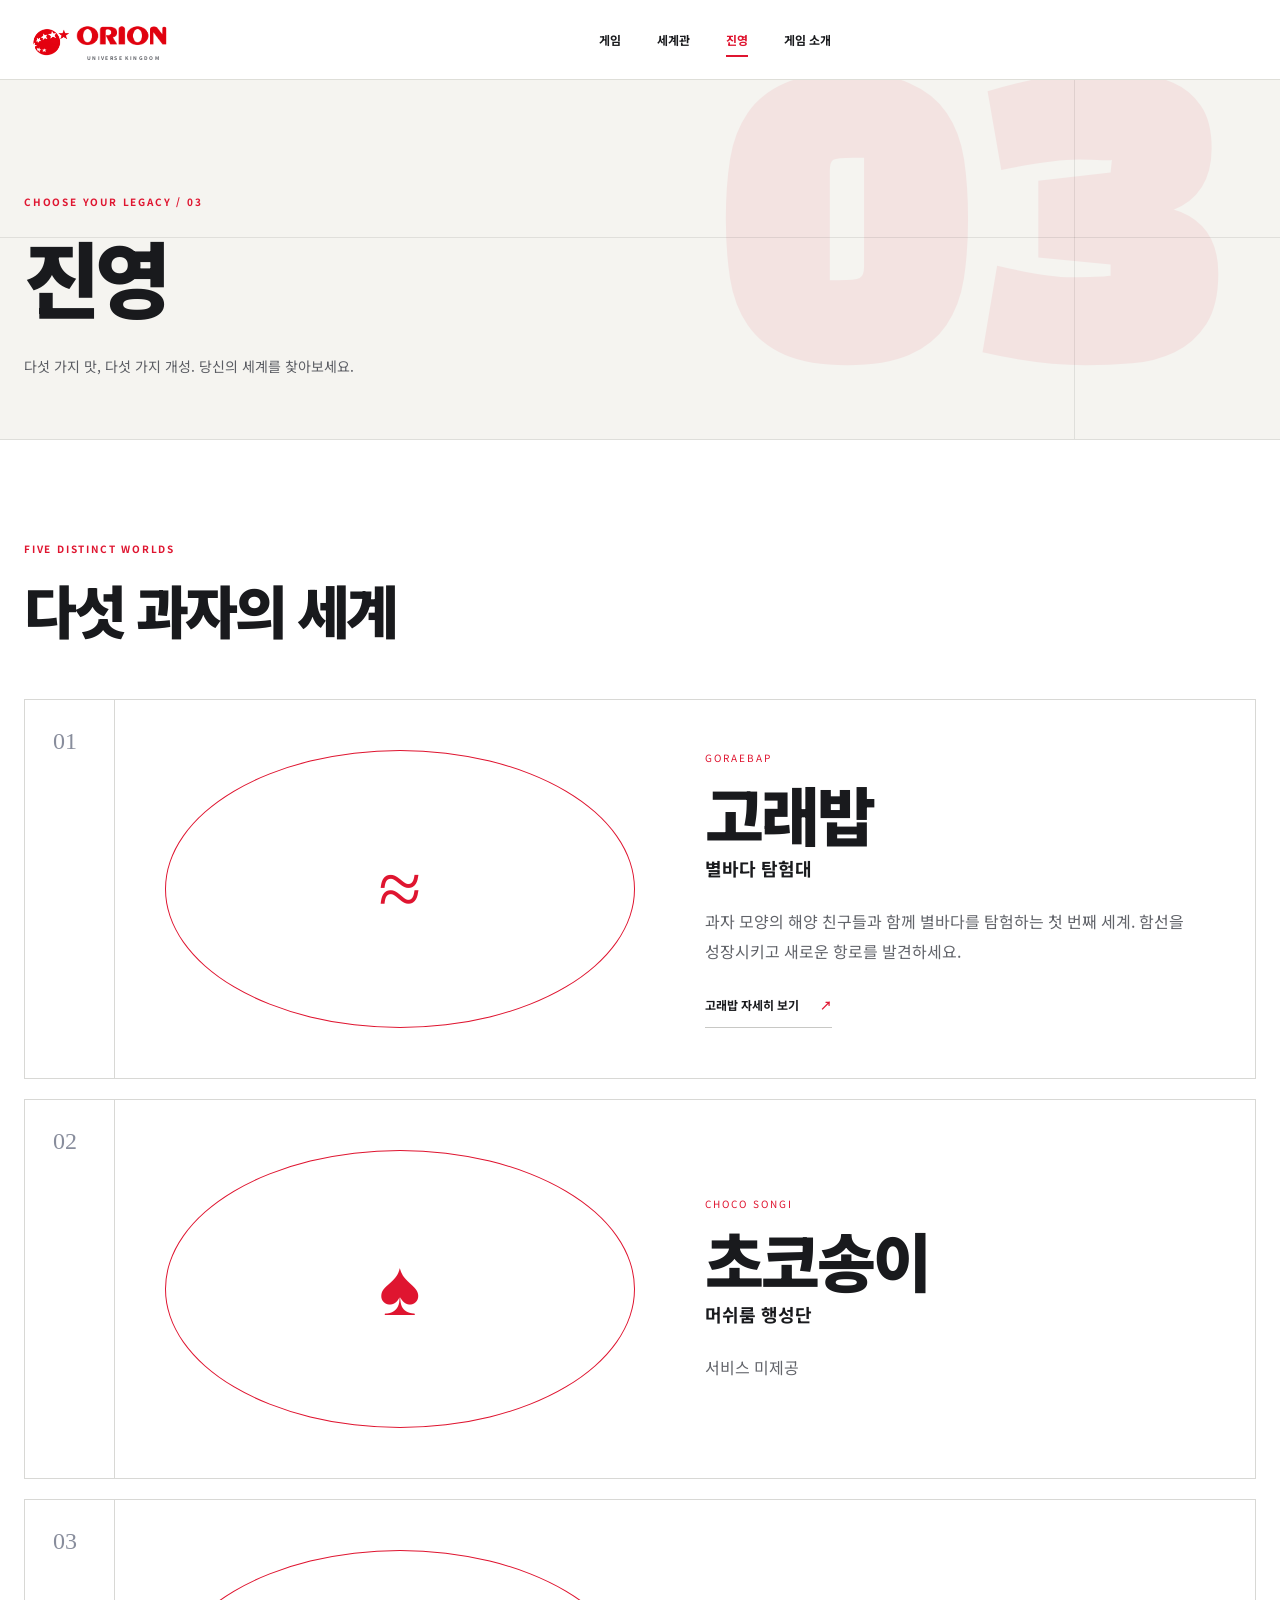
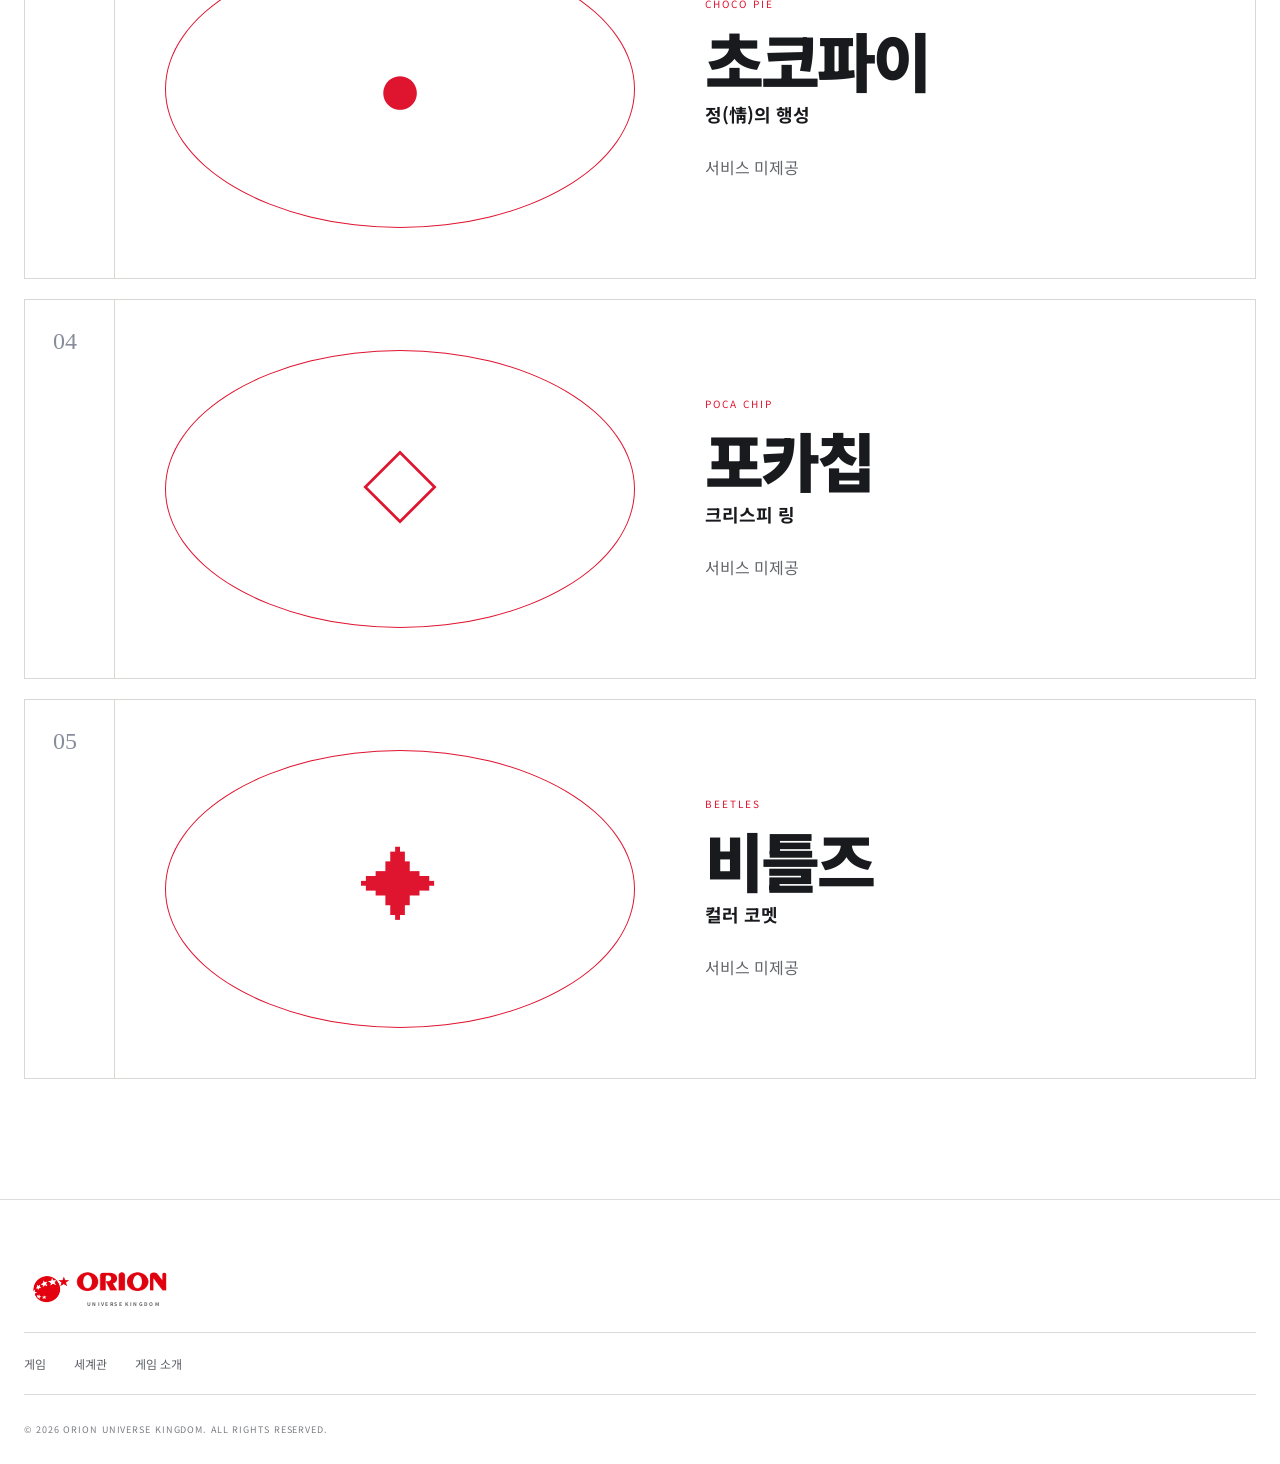
==== factions.html @ d067fecf "Add files via upload" ====
<!doctype html>
<html lang="ko">
<head>
  <meta charset="UTF-8" />
  <meta name="viewport" content="width=device-width, initial-scale=1.0" />
  <meta name="theme-color" content="#ffffff" />
  <title>진영 | 오리온 유니버스 킹덤</title>
  <link rel="stylesheet" href="styles.css?v=8" />
  <link rel="stylesheet" href="premium.css?v=1" />
</head>
<body>
  <a class="skip-link" href="#main">본문으로 이동</a>
  <header class="site-header scrolled"><a class="brand" href="index.html" aria-label="홈으로 이동"><span class="brand-mark">O</span><span class="brand-copy"><b>ORION</b><small>UNIVERSE KINGDOM</small></span></a><nav class="desktop-nav" aria-label="주요 메뉴"><a href="news.html">게임</a><a href="universe.html">세계관</a><a class="active-page" href="factions.html">진영</a><a href="game.html">게임 소개</a></nav><div class="header-actions"><button class="menu-button" type="button" aria-label="메뉴 열기" aria-expanded="false"><span></span><span></span></button></div></header>
  <aside class="mobile-menu" aria-hidden="true"><div class="mobile-menu-head"><span>MENU</span><button class="menu-close" type="button" aria-label="메뉴 닫기">×</button></div><nav aria-label="모바일 메뉴"><a href="news.html">01 <span>게임</span></a><a href="universe.html">02 <span>세계관</span></a><a class="current" href="factions.html">03 <span>진영</span></a><a href="game.html">04 <span>게임 소개</span></a></nav><p>왕좌는 기다리지 않는다.</p></aside>

  <main id="main" class="detail-page">
    <section class="detail-hero detail-hero-factions"><p class="section-kicker">CHOOSE YOUR LEGACY / 03</p><h1>진영</h1><p>다섯 가지 맛, 다섯 가지 개성. 당신의 세계를 찾아보세요.</p><span class="detail-hero-symbol" aria-hidden="true">03</span></section>
    <section class="faction-directory detail-content" aria-labelledby="faction-directory-title"><header><p class="section-kicker">FIVE DISTINCT WORLDS</p><h2 id="faction-directory-title">다섯 과자의 세계</h2></header>
      <article class="directory-card"><div class="directory-number">01</div><div class="directory-emblem" aria-hidden="true">≈</div><div class="directory-copy"><p>GORAEBAP</p><h3>고래밥</h3><strong>별바다 탐험대</strong><span>과자 모양의 해양 친구들과 함께 별바다를 탐험하는 첫 번째 세계. 함선을 성장시키고 새로운 항로를 발견하세요.</span><a class="text-link faction-detail-link" href="goraebap.html">고래밥 자세히 보기 <span>↗</span></a></div></article>
      <article class="directory-card"><div class="directory-number">02</div><div class="directory-emblem" aria-hidden="true">♠</div><div class="directory-copy"><p>CHOCO SONGI</p><h3>초코송이</h3><strong>머쉬룸 행성단</strong><span>서비스 미제공</span></div></article>
      <article class="directory-card"><div class="directory-number">03</div><div class="directory-emblem" aria-hidden="true">●</div><div class="directory-copy"><p>CHOCO PIE</p><h3>초코파이</h3><strong>정(情)의 행성</strong><span>서비스 미제공</span></div></article>
      <article class="directory-card"><div class="directory-number">04</div><div class="directory-emblem" aria-hidden="true">◇</div><div class="directory-copy"><p>POCA CHIP</p><h3>포카칩</h3><strong>크리스피 링</strong><span>서비스 미제공</span></div></article>
      <article class="directory-card"><div class="directory-number">05</div><div class="directory-emblem" aria-hidden="true">✦</div><div class="directory-copy"><p>BEETLES</p><h3>비틀즈</h3><strong>컬러 코멧</strong><span>서비스 미제공</span></div></article>
    </section>
  </main>
  <footer><a class="brand footer-brand" href="index.html"><span class="brand-mark">O</span><span class="brand-copy"><b>ORION</b><small>UNIVERSE KINGDOM</small></span></a><div class="footer-links"><a href="news.html">게임</a><a href="universe.html">세계관</a><a href="game.html">게임 소개</a></div><p>© 2026 ORION UNIVERSE KINGDOM. ALL RIGHTS RESERVED.</p></footer>
  <script src="script.js?v=8"></script>
</body>
</html>
---- styles.css ----
@import url('https://fonts.googleapis.com/css2?family=Black+Han+Sans&family=Noto+Sans+KR:wght@400;500;600;700;900&display=swap');

:root {
  --ink: #0b0d12;
  --ink-2: #12151c;
  --paper: #f1efe8;
  --white: #ffffff;
  --violet: #6947ee;
  --violet-dark: #4d32bf;
  --line: rgba(255, 255, 255, 0.16);
  --muted: #a8abb5;
  --pad: clamp(20px, 5vw, 76px);
}

* { box-sizing: border-box; }
html { scroll-behavior: smooth; }
body { margin: 0; background: var(--ink); color: var(--white); font-family: "Noto Sans KR", sans-serif; overflow-x: hidden; }
body.menu-open { overflow: hidden; }
a { color: inherit; text-decoration: none; }
button, input { font: inherit; }
button { color: inherit; }

.skip-link { position: fixed; top: -80px; left: 16px; z-index: 999; background: var(--white); color: var(--ink); padding: 12px 18px; }
.skip-link:focus { top: 16px; }

.site-header { position: fixed; z-index: 100; inset: 0 0 auto; height: 76px; display: flex; align-items: center; justify-content: space-between; padding: 0 var(--pad); background: rgba(11, 13, 18, 0.94); border-bottom: 1px solid transparent; transition: border-color .25s, height .25s; }
.site-header.scrolled { border-color: var(--line); height: 68px; }
.brand { display: inline-flex; align-items: center; gap: 8px; min-width: 150px; }
.brand-mark { width: 45px; height: 38px; display: block; flex: 0 0 auto; border: 0; border-radius: 0; background: url("assets/orion-logo.png") center / contain no-repeat; font-size: 0; }
.brand-copy { position: relative; width: 96px; height: 42px; display: block; flex: 0 0 auto; background: url("assets/orion-wordmark.png") center 1px / 94px auto no-repeat; line-height: 1; }
.brand-copy::after { content: "UNIVERSE KINGDOM"; position: absolute; left: 1px; right: 0; bottom: 1px; color: #a9abb4; font-size: 5px; font-weight: 700; letter-spacing: .28em; line-height: 1; text-align: center; white-space: nowrap; }
.brand-copy b, .brand-copy small { position: absolute; width: 1px; height: 1px; margin: -1px; padding: 0; overflow: hidden; clip: rect(0 0 0 0); white-space: nowrap; border: 0; }
.desktop-nav { display: flex; gap: 34px; font-size: 14px; font-weight: 700; }
.desktop-nav a { position: relative; padding: 12px 0; }
.desktop-nav a::after { content: ""; position: absolute; left: 0; right: 100%; bottom: 3px; height: 2px; background: var(--violet); transition: right .25s; }
.desktop-nav a:hover::after { right: 0; }
.desktop-nav a.active-page::after { right: 0; }
.desktop-nav a.active-page { color: #b6a8ff; }
.header-actions { display: flex; align-items: center; gap: 10px; }
.sound-button, .menu-button, .menu-close, .modal-close { border: 0; background: transparent; cursor: pointer; }
.sound-button { width: 38px; height: 38px; border: 1px solid var(--line); border-radius: 50%; }
.sound-button[aria-pressed="true"] { color: var(--violet); border-color: var(--violet); }
.menu-button { display: none; width: 42px; height: 42px; padding: 12px 9px; }
.menu-button span { display: block; height: 2px; margin: 5px 0; background: var(--white); }

.mobile-menu { position: fixed; z-index: 200; inset: 0; padding: 22px; display: flex; flex-direction: column; background: var(--ink); transform: translateX(100%); transition: transform .35s ease; }
.mobile-menu.open { transform: none; }
.mobile-menu-head { display: flex; justify-content: space-between; align-items: center; color: var(--muted); font-weight: 800; letter-spacing: .18em; font-size: 12px; }
.menu-close { font-size: 36px; line-height: 1; }
.mobile-menu nav { display: grid; margin: auto 0; }
.mobile-menu nav a { display: flex; gap: 18px; align-items: baseline; padding: 18px 0; border-bottom: 1px solid var(--line); color: var(--muted); font-size: 12px; }
.mobile-menu nav span { color: var(--white); font-family: "Black Han Sans", sans-serif; font-size: clamp(32px, 10vw, 52px); }
.mobile-menu nav a.current span { color: #a994ff; }
.mobile-menu > p { color: var(--muted); font-size: 12px; letter-spacing: .08em; }

.hero { position: relative; min-height: 100svh; display: flex; align-items: center; overflow: hidden; padding: 130px var(--pad) 100px; background: #11131a; isolation: isolate; }
.star-field { position: absolute; z-index: -5; top: 11%; left: 12%; width: 2px; height: 2px; background: #fff; box-shadow: 80px 54px #777b93, 220px 18px #fff, 360px 120px #6d7290, 510px 38px #fff, 670px 160px #70758e, 820px 70px #fff, 940px 240px #747993, 1080px 90px #fff, 112px 260px #6f748e, 290px 330px #fff, 460px 230px #6c7189, 760px 370px #fff, 980px 410px #777c95, 1200px 310px #fff; }
.hero-grid, .play-grid { position: absolute; inset: 0; z-index: -4; border: 1px solid rgba(255,255,255,.045); border-width: 0 1px; }
.hero-grid::before, .play-grid::before { content: ""; position: absolute; top: 0; bottom: 0; left: 50%; width: 1px; background: rgba(255,255,255,.045); }
.hero-grid::after, .play-grid::after { content: ""; position: absolute; left: 0; right: 0; top: 58%; height: 1px; background: rgba(255,255,255,.045); }
.planet { position: absolute; z-index: -3; right: -12vw; top: 4vh; width: min(74vw, 920px); aspect-ratio: 1; border-radius: 50%; background: #282c3b; border: 1px solid #666d87; box-shadow: inset 45px -50px 0 #191c27, inset 75px -75px 0 #0b0d12, 0 0 0 22px rgba(105,71,238,.05); }
.planet::before, .planet::after { content: ""; position: absolute; left: 12%; right: 3%; height: 8%; border: solid #777c94; border-width: 2px 0; border-radius: 50%; transform: rotate(-12deg); }
.planet::before { top: 31%; }
.planet::after { top: 58%; left: 6%; right: 14%; }
.planet span { position: absolute; left: -20%; right: -22%; top: 45%; height: 14%; border: 9px solid #8b78dd; border-left-color: transparent; border-right-color: transparent; border-radius: 50%; transform: rotate(-13deg); }
.orbit { position: absolute; z-index: -2; border: 1px solid rgba(255,255,255,.22); border-radius: 50%; }
.orbit-one { width: 60vw; height: 24vw; right: -4vw; top: 44%; transform: rotate(18deg); }
.orbit-two { width: 52vw; height: 52vw; right: -17vw; top: 16%; border-color: rgba(105,71,238,.45); }
.hero-content { max-width: 780px; }
.eyebrow, .section-kicker { margin: 0 0 18px; color: #9b87ff; letter-spacing: .22em; font-size: 11px; font-weight: 900; }
.hero h1, .section h2, .universe h2, .play h2, .cta h2, .register-modal h2 { margin: 0; font-family: "Black Han Sans", sans-serif; font-weight: 400; line-height: .92; letter-spacing: -.025em; }
.hero h1 { max-width: 830px; font-size: clamp(58px, 9.2vw, 142px); text-transform: uppercase; text-shadow: 0 5px 0 rgba(0,0,0,.3); }
.mobile-title-break { display: none; }
.hero h1 span { color: #a28cff; }
.hero-description { margin: 30px 0; color: #d8d8dc; line-height: 1.75; font-size: clamp(15px, 1.3vw, 19px); }
.hero-actions { display: flex; align-items: center; gap: 30px; }
.primary-button { min-width: 190px; height: 58px; display: inline-flex; align-items: center; justify-content: space-between; gap: 28px; padding: 0 10px 0 24px; border: 1px solid #a994ff; background: var(--violet); cursor: pointer; font-weight: 800; box-shadow: 7px 7px 0 #161922; transition: transform .2s, box-shadow .2s, background .2s; }
.primary-button b { width: 38px; height: 38px; display: grid; place-items: center; background: var(--ink); }
.primary-button:hover { background: var(--violet-dark); transform: translate(3px, 3px); box-shadow: 4px 4px 0 #161922; }
.text-link { padding: 14px 0; border-bottom: 1px solid var(--line); font-size: 13px; font-weight: 700; }
.text-link span { margin-left: 18px; color: #a994ff; }
.hero-meta { position: absolute; right: var(--pad); bottom: 38px; display: flex; gap: 14px; align-items: center; }
.hero-meta > span { font-family: Georgia, serif; font-size: 42px; color: #a994ff; }
.hero-meta p { margin: 0; padding-left: 14px; border-left: 1px solid var(--line); color: var(--muted); font-size: 10px; line-height: 1.7; }
.hero-meta b { color: var(--white); letter-spacing: .15em; }
.scroll-cue { position: absolute; bottom: 26px; left: var(--pad); display: flex; align-items: center; gap: 12px; font-size: 9px; letter-spacing: .2em; color: var(--muted); }
.scroll-cue span { width: 42px; height: 1px; background: var(--muted); }

.section { padding: 110px var(--pad); }
.news { background: var(--paper); color: var(--ink); }
.section-heading { display: flex; align-items: end; justify-content: space-between; gap: 24px; margin-bottom: 46px; }
.section-heading h2 { font-size: clamp(42px, 6vw, 76px); }
.section-heading > a { border-bottom: 1px solid #b8b5ab; padding: 10px 0; font-size: 13px; font-weight: 700; }
.section-heading > a span { margin-left: 30px; }
.news-grid { display: grid; grid-template-columns: 1.4fr 1fr 1fr; gap: 22px; }
.news-card { cursor: pointer; }
.card-visual { position: relative; min-height: 270px; overflow: hidden; display: grid; place-items: center; background: #232633; color: var(--white); transition: transform .25s; }
.news-card:hover .card-visual { transform: translateY(-7px); }
.news-card-featured .card-visual { min-height: 390px; background: #151823; }
.visual-number { position: absolute; top: 16px; left: 18px; color: rgba(255,255,255,.45); font-size: 10px; letter-spacing: .2em; }
.crown-symbol { width: 145px; height: 145px; display: grid; place-items: center; border: 1px solid #8d7be2; outline: 18px solid rgba(105,71,238,.14); border-radius: 50%; color: #ae9cfb; font-size: 70px; }
.war-lines { width: 76%; transform: skewY(-14deg); }
.war-lines i { display: block; height: 34px; margin: 12px 0; background: #7761d7; border: 1px solid #aa9af1; }
.helmet-symbol { width: 110px; height: 140px; border: 12px solid #8b91a3; border-bottom: 34px solid #8b91a3; border-radius: 50% 50% 32% 32%; clip-path: polygon(8% 0, 92% 0, 100% 70%, 72% 100%, 58% 62%, 42% 62%, 28% 100%, 0 70%); }
.card-copy { position: relative; padding: 22px 42px 10px 0; }
.card-copy p { display: flex; gap: 12px; margin: 0 0 14px; color: #7a7a78; font-size: 11px; }
.card-copy p span { color: var(--violet-dark); font-weight: 800; }
.card-copy h3 { margin: 0; font-size: clamp(17px, 1.5vw, 23px); line-height: 1.45; }
.card-arrow { position: absolute; right: 0; top: 49px; font-size: 20px; }

.universe { min-height: 800px; display: grid; grid-template-columns: .8fr 1.2fr; align-items: center; gap: 4vw; padding: 120px var(--pad); background: #0c0e14; overflow: hidden; }
.universe-copy { position: relative; z-index: 2; }
.universe h2, .play h2, .cta h2 { font-size: clamp(48px, 7vw, 100px); }
.universe-copy > p:not(.section-kicker) { max-width: 510px; margin: 32px 0 50px; color: var(--muted); line-height: 1.9; }
.universe dl { display: flex; gap: 40px; margin: 0; }
.universe dl div { min-width: 80px; }
.universe dt { color: #a994ff; font: 38px "Black Han Sans", sans-serif; }
.universe dd { margin: 5px 0 0; color: var(--muted); font-size: 11px; }
.universe-stage { position: relative; min-height: 570px; display: grid; place-items: center; }
.stage-core { width: 200px; height: 200px; display: grid; place-items: center; border: 18px solid #5d48b7; outline: 2px solid #a693f4; border-radius: 50%; background: #1d202b; box-shadow: 0 0 0 70px rgba(105,71,238,.08), 0 0 0 138px rgba(105,71,238,.045); }
.stage-core span { font: 26px Georgia, serif; letter-spacing: .18em; }
.stage-ring { position: absolute; border: 1px solid #555a6d; border-radius: 50%; }
.ring-a { width: 480px; height: 480px; }
.ring-b { width: 600px; height: 250px; transform: rotate(-22deg); }
.stage-label { position: absolute; padding: 8px 12px; background: #171a23; border: 1px solid #414554; color: #aaaebd; font-size: 9px; letter-spacing: .16em; }
.label-a { top: 9%; right: 24%; }
.label-b { bottom: 16%; left: 15%; }
.label-c { bottom: 8%; right: 12%; }

.factions { background: #e7e2d8; color: var(--ink); }
.section-note { color: #676761; font-size: 13px; }
.faction-tabs { display: flex; border-top: 1px solid #bdb8ad; border-bottom: 1px solid #bdb8ad; }
.faction-tabs button { flex: 1; padding: 20px; border: 0; border-right: 1px solid #bdb8ad; background: transparent; color: #86827a; cursor: pointer; font-weight: 800; }
.faction-tabs button:last-child { border-right: 0; }
.faction-tabs button.active { background: var(--ink); color: var(--white); }
.faction-panel { display: grid; grid-template-columns: 1fr 1fr; min-height: 570px; margin-top: 32px; background: #181b24; color: var(--white); }
.faction-emblem { position: relative; display: grid; place-items: center; min-height: 430px; border-right: 1px solid var(--line); background: #20232d; }
.faction-emblem::before, .faction-emblem::after { content: ""; position: absolute; background: rgba(255,255,255,.055); }
.faction-emblem::before { width: 1px; top: 0; bottom: 0; left: 50%; }
.faction-emblem::after { height: 1px; left: 0; right: 0; top: 50%; }
.faction-emblem span { width: 200px; height: 200px; display: grid; place-items: center; border: 2px solid currentColor; border-radius: 50%; color: #a993ff; font-size: 90px; transition: transform .35s; }
.faction-panel.changed .faction-emblem span { transform: rotate(45deg) scale(.88); }
.faction-copy { align-self: center; padding: clamp(35px, 6vw, 90px); }
.faction-index { color: #a994ff; font-size: 10px; letter-spacing: .2em; }
.faction-copy h3 { margin: 20px 0 28px; font: 400 clamp(39px, 5vw, 70px)/1 "Black Han Sans", sans-serif; }
.faction-description { max-width: 500px; color: var(--muted); line-height: 1.8; }
.faction-trait { display: flex; justify-content: space-between; margin-top: 40px; padding-top: 18px; border-top: 1px solid var(--line); font-size: 12px; }
.faction-trait span { color: var(--muted); }

.play { position: relative; min-height: 850px; display: grid; place-items: center; padding: 120px var(--pad); background: #141720; overflow: hidden; isolation: isolate; }
.play-grid { transform: perspective(400px) rotateX(54deg) scale(1.8); transform-origin: bottom; top: 38%; opacity: .75; }
.play-content { width: min(100%, 960px); text-align: center; }
.feature-list { margin-top: 70px; display: grid; grid-template-columns: repeat(3, 1fr); text-align: left; border-top: 1px solid var(--line); border-bottom: 1px solid var(--line); }
.feature-list article { display: flex; gap: 18px; padding: 28px 24px; border-right: 1px solid var(--line); }
.feature-list article:last-child { border-right: 0; }
.feature-list > article > span { color: #a994ff; font: 24px Georgia, serif; }
.feature-list h3 { margin: 0 0 10px; font-size: 16px; }
.feature-list p { margin: 0; color: var(--muted); line-height: 1.6; font-size: 12px; }

.cta { position: relative; min-height: 660px; display: grid; place-items: center; text-align: center; padding: 100px 20px; overflow: hidden; background: #6d50df; }
.cta-symbol { position: absolute; font: 700 min(80vw, 780px)/1 Georgia, serif; color: rgba(255,255,255,.08); }
.cta .section-kicker { color: #ded6ff; }
.cta .primary-button { margin-top: 45px; }
.primary-button.dark { background: var(--ink); border-color: var(--ink); box-shadow: 7px 7px 0 rgba(255,255,255,.34); }
.primary-button.dark b { background: var(--white); color: var(--ink); }

footer { padding: 65px var(--pad) 45px; background: #08090d; }
.footer-brand { margin-bottom: 50px; }
.footer-links { display: flex; flex-wrap: wrap; gap: 24px; padding: 22px 0; border-top: 1px solid var(--line); border-bottom: 1px solid var(--line); color: var(--muted); font-size: 12px; }
footer > p { margin: 28px 0 0; color: #646873; font-size: 9px; letter-spacing: .1em; }

/* Detail pages */
.detail-page { background: var(--paper); color: var(--ink); }
.detail-hero { position: relative; min-height: 570px; display: flex; flex-direction: column; justify-content: flex-end; overflow: hidden; padding: 150px var(--pad) 76px; background: #11131a; color: var(--white); }
.detail-hero::before { content: ""; position: absolute; inset: 76px 16% 0 auto; width: 1px; background: rgba(255,255,255,.09); }
.detail-hero::after { content: ""; position: absolute; left: 0; right: 0; top: 54%; height: 1px; background: rgba(255,255,255,.09); }
.detail-hero h1 { position: relative; z-index: 2; margin: 0; font: 400 clamp(70px, 13vw, 180px)/.84 "Black Han Sans", sans-serif; letter-spacing: -.035em; }
.detail-hero > p:last-of-type { position: relative; z-index: 2; max-width: 560px; margin: 30px 0 0; color: #c6c7cc; line-height: 1.8; }
.detail-hero-symbol { position: absolute; right: 5vw; top: 54%; transform: translateY(-50%); color: #a795fb; font: 700 min(35vw, 420px)/1 Georgia, serif; opacity: .28; }
.detail-hero-news .detail-hero-symbol, .detail-hero-factions .detail-hero-symbol { font-family: "Black Han Sans", sans-serif; }
.detail-content { padding: 110px var(--pad); }
.detail-content h2, .timeline-section h2, .battle-system h2, .platform-section h2 { margin: 0; font: 400 clamp(44px, 6vw, 80px)/.98 "Black Han Sans", sans-serif; }

.detail-toolbar { display: flex; justify-content: space-between; align-items: end; gap: 20px; margin-bottom: 46px; }
.filter-buttons { display: flex; gap: 8px; }
.filter-buttons button { padding: 10px 16px; border: 1px solid #bbb7ad; background: transparent; color: #6f6d67; cursor: pointer; font-size: 12px; font-weight: 700; }
.filter-buttons button.active { background: var(--ink); color: var(--white); border-color: var(--ink); }
.archive-grid { display: grid; grid-template-columns: repeat(2, 1fr); border-top: 1px solid #bab6ab; }
.archive-card { display: grid; grid-template-columns: 170px 1fr; gap: 28px; padding: 30px 30px 30px 0; border-bottom: 1px solid #bab6ab; }
.archive-card:nth-child(odd) { border-right: 1px solid #bab6ab; }
.archive-card:nth-child(even) { padding-left: 30px; }
.archive-art { position: relative; min-height: 180px; display: grid; place-items: center; background: #1a1d26; color: #9f8df1; }
.archive-art > span { position: absolute; top: 10px; left: 12px; color: #737887; font-size: 9px; }
.archive-art b { font: 50px Georgia, serif; }
.archive-card > div:last-child > p { margin: 4px 0 18px; color: var(--violet-dark); font-size: 10px; font-weight: 800; }
.archive-card h3 { margin: 0 0 14px; font-size: 24px; line-height: 1.35; }
.archive-card > div:last-child > span { color: #6d6b66; line-height: 1.7; font-size: 13px; }
.archive-card.hidden { display: none; }

.product-game-grid { display: grid; grid-template-columns: repeat(3, 1fr); gap: 18px; }
.product-game-card { min-height: 390px; display: flex; flex-direction: column; padding: 24px; border: 1px solid #d4d4d0; background: #f3f3f0; }
.product-game-card.is-live { border-top: 5px solid var(--violet); background: #ffffff; box-shadow: 8px 8px 0 #e6e6e2; }
.product-game-symbol { height: 165px; display: grid; place-items: center; margin: -4px -4px 24px; border-bottom: 1px solid #d8d8d4; color: #a9aaae; font: 72px Georgia, serif; }
.product-game-card.is-live .product-game-symbol { color: var(--violet); }
.product-game-card > p { margin: 0 0 12px; color: #85868b; font-size: 9px; font-weight: 800; letter-spacing: .14em; }
.product-game-card.is-live > p { color: var(--violet); }
.product-game-card h3 { margin: 0 0 8px; font: 400 clamp(34px, 4vw, 54px)/1 "Black Han Sans", sans-serif; }
.product-game-card > span { color: #77787d; font-size: 13px; }
.product-game-card > a, .product-game-card > button { width: 100%; height: 50px; display: flex; align-items: center; justify-content: space-between; margin-top: auto; padding: 0 16px; border: 0; background: var(--violet); color: #ffffff; font-size: 12px; font-weight: 800; }
.product-game-card > button:disabled { justify-content: center; background: #ddddda; color: #989994; cursor: not-allowed; }

.lore-intro { display: grid; grid-template-columns: .9fr 1.1fr; gap: 10vw; }
.lore-intro > div:last-child { padding-top: 40px; color: #575650; line-height: 2; }
.lore-intro > div:last-child p { margin: 0 0 24px; }
.timeline-section { padding: 100px var(--pad); background: #151821; color: var(--white); }
.lore-timeline { margin: 55px 0 0; padding: 0; list-style: none; border-top: 1px solid var(--line); }
.lore-timeline li { display: grid; grid-template-columns: 150px 1fr; gap: 30px; padding: 34px 0; border-bottom: 1px solid var(--line); }
.lore-timeline li > span { color: #9e8aec; font: 20px Georgia, serif; }
.lore-timeline h3 { margin: 0 0 10px; font-size: 24px; }
.lore-timeline p { margin: 0; color: var(--muted); line-height: 1.7; }
.sector-map { position: relative; height: 690px; overflow: hidden; display: grid; place-items: center; background: #0c0e14; color: var(--white); }
.map-orbit { position: absolute; border: 1px solid #474b5a; border-radius: 50%; }
.orbit-large { width: min(78vw, 900px); height: min(78vw, 900px); }
.orbit-small { width: min(57vw, 640px); height: min(26vw, 300px); transform: rotate(-16deg); border-color: #725bd0; }
.map-core { width: 150px; height: 150px; display: grid; place-items: center; border: 18px solid #624cc3; outline: 1px solid #b2a3f5; border-radius: 50%; background: #171a22; font: 19px Georgia, serif; letter-spacing: .18em; }
.sector { position: absolute; padding: 10px 14px; border: 1px solid #4b4e5b; background: #151821; color: #c8c9cf; font-size: 10px; letter-spacing: .1em; }
.s-one { top: 20%; right: 22%; }.s-two { bottom: 18%; left: 20%; }.s-three { bottom: 27%; right: 13%; }

.faction-directory > header { margin-bottom: 55px; }
.directory-card { min-height: 540px; display: grid; grid-template-columns: 90px 1fr 1fr; background: #171a22; color: var(--white); border-bottom: 1px solid #424653; }
.directory-number { padding: 28px; border-right: 1px solid var(--line); color: #888d9c; font: 24px Georgia, serif; }
.directory-emblem { display: grid; place-items: center; margin: 70px; border: 1px solid currentColor; border-radius: 50%; color: #a993ff; font: 100px Georgia, serif; }
.nox-card .directory-emblem { color: #e56876; }.virelia-card .directory-emblem { color: #69c59a; }
.directory-copy { align-self: center; padding: 60px 70px 60px 20px; }
.directory-copy > p { margin: 0 0 16px; color: #9d8bea; letter-spacing: .2em; font-size: 10px; }
.directory-copy h3 { margin: 0; font: 400 clamp(50px, 6vw, 86px)/1 "Black Han Sans", sans-serif; }
.directory-copy strong { display: block; margin: 10px 0 26px; font-size: 18px; }
.directory-copy > span { display: block; color: var(--muted); line-height: 1.85; }
.directory-copy dl { margin: 36px 0 0; }
.directory-copy dl div { display: flex; justify-content: space-between; padding: 14px 0; border-top: 1px solid var(--line); }
.directory-copy dt { color: var(--muted); font-size: 11px; }.directory-copy dd { margin: 0; font-size: 12px; font-weight: 700; }

.game-loop { display: grid; grid-template-columns: 1fr 1fr; gap: 9vw; }
.game-loop-heading > p:last-child { margin-top: 32px; color: #65635d; line-height: 1.9; }
.game-loop ol { margin: 0; padding: 0; list-style: none; border-top: 1px solid #bbb7ad; }
.game-loop li { display: grid; grid-template-columns: 60px 1fr; gap: 18px; padding: 26px 0; border-bottom: 1px solid #bbb7ad; }
.game-loop li > span { color: var(--violet-dark); font: 22px Georgia, serif; }
.game-loop h3 { margin: 0 0 7px; font-size: 21px; }.game-loop li p { margin: 0; color: #6a6862; font-size: 13px; }
.battle-system { display: grid; grid-template-columns: 1.15fr .85fr; min-height: 720px; background: #141720; color: var(--white); }
.battle-board { position: relative; min-height: 620px; margin: 50px; border: 1px solid #444957; background: #1c202a; overflow: hidden; }
.battle-board::before, .battle-board::after { content: ""; position: absolute; background: rgba(255,255,255,.06); }
.battle-board::before { top: 0; bottom: 0; width: 1px; left: 50%; }.battle-board::after { left: 0; right: 0; height: 1px; top: 50%; }
.unit { position: absolute; width: 62px; height: 62px; display: grid; place-items: center; border: 2px solid #a994ff; border-radius: 50%; background: #262b38; font: 22px Georgia, serif; }
.unit-a { left: 16%; bottom: 18%; }.unit-b { left: 36%; bottom: 35%; }.unit-c { left: 20%; bottom: 54%; }
.battle-board > b { position: absolute; right: 9%; top: 18%; width: 110px; height: 110px; display: grid; place-items: center; border: 8px solid #bd5f6d; border-radius: 50%; color: #e397a3; font-size: 10px; }
.route { position: absolute; height: 1px; background: #8069e7; transform-origin: left; }.route-one { left: 25%; bottom: 26%; width: 58%; transform: rotate(-37deg); }.route-two { left: 27%; bottom: 59%; width: 59%; transform: rotate(-21deg); }
.battle-copy { align-self: center; padding: 70px 7vw 70px 30px; }
.battle-copy > p:not(.section-kicker) { color: var(--muted); line-height: 1.9; }
.battle-copy ul { margin: 32px 0 0; padding: 0; list-style: none; border-top: 1px solid var(--line); }
.battle-copy li { padding: 15px 0; border-bottom: 1px solid var(--line); font-size: 13px; }
.platform-section { padding: 120px var(--pad); text-align: center; background: #6d50df; color: var(--white); }
.platform-section .section-kicker { color: #dfd8ff; }
.platform-section > div { display: flex; justify-content: center; gap: 10px; flex-wrap: wrap; margin: 45px 0; }
.platform-section > div span { padding: 12px 18px; border: 1px solid rgba(255,255,255,.45); font-size: 11px; font-weight: 800; }
.platform-section .primary-button { margin: 0 auto; }

.register-modal { width: min(92vw, 540px); border: 1px solid #373b49; padding: clamp(28px, 5vw, 52px); background: #11131a; color: var(--white); box-shadow: 16px 16px 0 rgba(0,0,0,.35); }
.register-modal::backdrop { background: rgba(2,3,6,.82); }
.modal-close { position: absolute; top: 18px; right: 20px; font-size: 30px; }
.register-modal h2 { font-size: clamp(38px, 7vw, 60px); }
.register-modal > p:not(.section-kicker) { color: var(--muted); line-height: 1.7; }
.register-modal form { display: grid; gap: 13px; margin-top: 26px; }
.register-modal label:not(.check) { color: var(--muted); font-size: 11px; }
.register-modal input[type="email"] { width: 100%; height: 54px; border: 1px solid #3f4352; background: #0b0d12; color: var(--white); padding: 0 16px; outline: none; }
.register-modal input:focus { border-color: #a994ff; }
.check { display: flex; gap: 8px; align-items: center; margin: 6px 0; color: var(--muted); font-size: 11px; }
.register-modal .primary-button { width: 100%; }
.success-message { display: none; margin-top: 24px; border: 1px solid #8069df; padding: 16px; color: #c6baff; text-align: center; }
.success-message.show { display: block; }

.reveal { opacity: 0; transform: translateY(28px); transition: opacity .7s ease, transform .7s ease; }
.reveal.visible { opacity: 1; transform: none; }

@media (max-width: 900px) {
  .desktop-nav { display: none; }
  .menu-button { display: block; }
  .hero { min-height: 820px; align-items: flex-end; padding-bottom: 118px; }
  .planet { width: 92vw; right: -32vw; top: 10vh; opacity: .8; }
  .orbit-one { width: 110vw; height: 50vw; right: -37vw; }
  .hero-meta { display: none; }
  .news-grid { grid-template-columns: 1fr 1fr; }
  .news-card-featured { grid-column: 1 / -1; }
  .news-card-featured .card-visual { min-height: 340px; }
  .universe { grid-template-columns: 1fr; }
  .universe-stage { min-height: 520px; }
  .faction-panel { grid-template-columns: 1fr; }
  .faction-emblem { min-height: 360px; border-right: 0; border-bottom: 1px solid var(--line); }
  .feature-list { grid-template-columns: 1fr; }
  .feature-list article { border-right: 0; border-bottom: 1px solid var(--line); }
  .feature-list article:last-child { border-bottom: 0; }
  .archive-grid { grid-template-columns: 1fr; }
  .archive-card:nth-child(odd) { border-right: 0; }
  .archive-card:nth-child(even) { padding-left: 0; }
  .lore-intro, .game-loop { grid-template-columns: 1fr; gap: 55px; }
  .directory-card { grid-template-columns: 70px 1fr; }
  .directory-emblem { margin: 55px; }
  .directory-copy { grid-column: 1 / -1; padding: 50px; border-top: 1px solid var(--line); }
  .battle-system { grid-template-columns: 1fr; }
  .battle-copy { padding: 30px var(--pad) 90px; }
  .product-game-grid { grid-template-columns: repeat(2, 1fr); }
}

@media (max-width: 600px) {
  :root { --pad: 20px; }
  .site-header { height: 66px; }
  .sound-button { display: none; }
  .hero { min-height: 100svh; padding-top: 110px; padding-bottom: 105px; }
  .hero h1 { font-size: clamp(53px, 17vw, 78px); }
  .mobile-title-break { display: block; }
  .hero-description { margin: 22px 0; }
  .hero-actions { align-items: stretch; flex-direction: column; gap: 12px; }
  .primary-button { width: 100%; }
  .text-link { align-self: flex-start; }
  .scroll-cue { display: none; }
  .star-field { background-size: 58px 58px; }
  .section { padding-top: 78px; padding-bottom: 78px; }
  .section-heading { align-items: start; }
  .section-heading > a { font-size: 0; }
  .section-heading > a span { margin: 0; font-size: 20px; }
  .news-grid { display: flex; gap: 16px; overflow-x: auto; scroll-snap-type: x mandatory; margin-right: -20px; padding-right: 20px; scrollbar-width: none; }
  .news-grid::-webkit-scrollbar { display: none; }
  .news-card, .news-card-featured { flex: 0 0 84vw; scroll-snap-align: start; }
  .card-visual, .news-card-featured .card-visual { min-height: 300px; }
  .universe { min-height: auto; padding: 82px 20px; }
  .universe dl { gap: 22px; justify-content: space-between; }
  .universe-stage { min-height: 390px; transform: scale(.86); }
  .ring-a { width: 360px; height: 360px; }
  .ring-b { width: 430px; height: 190px; }
  .stage-core { width: 150px; height: 150px; box-shadow: 0 0 0 50px rgba(105,71,238,.08), 0 0 0 100px rgba(105,71,238,.045); }
  .section-note { display: none; }
  .faction-tabs { overflow-x: auto; }
  .faction-tabs button { min-width: 135px; padding: 17px 12px; white-space: nowrap; }
  .faction-emblem { min-height: 300px; }
  .faction-emblem span { width: 150px; height: 150px; font-size: 70px; }
  .faction-copy { padding: 35px 24px 45px; }
  .play { min-height: auto; padding: 90px 20px; }
  .feature-list { margin-top: 45px; }
  .cta { min-height: 590px; }
  .footer-links { display: grid; }
  .detail-hero { min-height: 520px; padding-bottom: 58px; }
  .detail-hero h1 { font-size: clamp(66px, 23vw, 98px); }
  .detail-hero-symbol { right: -4vw; font-size: 46vw; }
  .detail-content, .timeline-section, .platform-section { padding-top: 78px; padding-bottom: 78px; }
  .detail-toolbar { align-items: start; flex-direction: column; }
  .filter-buttons { width: 100%; overflow-x: auto; }
  .filter-buttons button { white-space: nowrap; }
  .archive-card { grid-template-columns: 1fr; padding-right: 0; }
  .archive-art { min-height: 230px; }
  .lore-timeline li { grid-template-columns: 1fr; gap: 12px; }
  .sector-map { height: 520px; }
  .orbit-large { width: 420px; height: 420px; }
  .orbit-small { width: 390px; height: 170px; }
  .directory-card { display: block; min-height: auto; padding-top: 1px; }
  .directory-number { border-right: 0; border-bottom: 1px solid var(--line); }
  .directory-emblem { width: 190px; height: 190px; margin: 48px auto; font-size: 72px; }
  .directory-copy { padding: 36px 24px 48px; }
  .battle-board { min-height: 460px; margin: 20px; }
  .battle-board > b { width: 84px; height: 84px; border-width: 6px; }
  .platform-section h2 { font-size: 42px; }
  .product-game-grid { grid-template-columns: 1fr; }
  .product-game-card { min-height: 340px; }
}

/* Orion light theme */
:root {
  --paper: #ffffff;
  --violet: #e21b2d;
  --violet-dark: #b81120;
  --line: rgba(14, 15, 18, .14);
  --muted: #6e7078;
}

body { background: #ffffff; color: var(--ink); }
.site-header { background: rgba(255, 255, 255, .96); color: var(--ink); }
.site-header.scrolled { border-color: #dedede; }
.brand-copy::after { color: #5d5f65; }
.desktop-nav a.active-page { color: var(--violet); }
.sound-button { border-color: #d1d2d6; }
.menu-button span { background: var(--ink); }
.mobile-menu { background: #ffffff; color: var(--ink); }
.mobile-menu nav a { border-color: #dedede; color: #86878c; }
.mobile-menu nav span { color: var(--ink); }
.mobile-menu nav a.current span { color: var(--violet); }

.hero { background: #f7f7f5; color: var(--ink); }
.star-field { background: #1a1b1f; box-shadow: 80px 54px #aeb0b5, 220px 18px #25262a, 360px 120px #c6c7cb, 510px 38px #e21b2d, 670px 160px #b7b9bd, 820px 70px #25262a, 940px 240px #d4d5d8, 1080px 90px #e21b2d, 112px 260px #b4b6ba, 290px 330px #25262a, 460px 230px #cacbce, 760px 370px #e21b2d, 980px 410px #b7b9bd, 1200px 310px #25262a; }
.hero-grid, .play-grid { border-color: rgba(14,15,18,.06); }
.hero-grid::before, .play-grid::before, .hero-grid::after, .play-grid::after { background: rgba(14,15,18,.06); }
.planet { background: #eeeeec; border-color: #c9c9c6; box-shadow: inset 45px -50px 0 #e1e1de, inset 75px -75px 0 #d5d5d1, 0 0 0 22px rgba(226,27,45,.06); }
.planet::before, .planet::after { border-color: #b9babd; }
.planet span { border-color: #e21b2d; border-left-color: transparent; border-right-color: transparent; }
.orbit { border-color: rgba(14,15,18,.22); }
.orbit-two { border-color: rgba(226,27,45,.42); }
.eyebrow, .section-kicker, .hero h1 span, .text-link span, .hero-meta > span, .universe dt, .faction-index, .feature-list > article > span { color: var(--violet); }
.hero h1 { text-shadow: none; }
.hero-description { color: #55575d; }
.primary-button { border-color: #ef6c78; background: var(--violet); color: #ffffff; box-shadow: 7px 7px 0 #d8d8d5; }
.primary-button b { background: #17181c; color: #ffffff; }
.primary-button:hover { background: var(--violet-dark); box-shadow: 4px 4px 0 #d8d8d5; }
.text-link { border-color: #c8c8c5; }
.hero-meta p, .scroll-cue { color: #66686e; }
.hero-meta b { color: var(--ink); }
.scroll-cue span { background: #77797f; }

.news { background: #ffffff; }
.card-visual, .news-card-featured .card-visual { background: #f0f0ed; color: var(--ink); border: 1px solid #dededa; }
.visual-number { color: #909197; }
.crown-symbol { border-color: #e21b2d; outline-color: rgba(226,27,45,.1); color: #e21b2d; }
.war-lines i { background: #e21b2d; border-color: #f06a77; }
.helmet-symbol { border-color: #e21b2d; border-bottom-color: #e21b2d; }

.universe { background: #fafaf8; color: var(--ink); }
.stage-core { border-color: #e21b2d; outline-color: #f1717c; background: #ffffff; color: var(--ink); box-shadow: 0 0 0 70px rgba(226,27,45,.07), 0 0 0 138px rgba(226,27,45,.035); }
.stage-ring { border-color: #c5c6c9; }
.ring-b { border-color: #e21b2d; }
.stage-label { background: #ffffff; border-color: #d1d2d5; color: #4d4e53; }

.factions { background: #f2f2ef; }
.faction-tabs button.active { background: var(--violet); color: #ffffff; }
.faction-panel { background: #ffffff; color: var(--ink); border: 1px solid #d9d9d5; }
.faction-emblem { background: #f7f7f5; border-color: #d9d9d5; }
.faction-emblem::before, .faction-emblem::after { background: rgba(14,15,18,.07); }
.faction-emblem span { color: var(--violet); }
.faction-description { color: #62646a; }
.faction-trait { border-color: #d9d9d5; }

.play { background: #ffffff; color: var(--ink); }
.feature-list { border-color: #d8d8d5; }
.feature-list article { border-color: #d8d8d5; }
.feature-list p { color: #66686e; }
.cta { background: var(--violet); color: #ffffff; }
.cta .section-kicker { color: #ffffff; }
.primary-button.dark { background: #ffffff; border-color: #ffffff; color: var(--ink); box-shadow: 7px 7px 0 rgba(14,15,18,.24); }
.primary-button.dark b { background: var(--ink); color: #ffffff; }

footer { background: #ffffff; color: var(--ink); border-top: 1px solid #ddddda; }
.footer-links { border-color: #d9d9d5; color: #5f6167; }
footer > p { color: #7b7d82; }

.detail-page { background: #ffffff; }
.detail-hero { background: #f7f7f5; color: var(--ink); border-bottom: 1px solid #dededa; }
.detail-hero::before, .detail-hero::after { background: rgba(14,15,18,.09); }
.detail-hero > p:last-of-type { color: #5b5d63; }
.detail-hero-symbol { color: var(--violet); }
.filter-buttons button.active { background: var(--violet); border-color: var(--violet); color: #ffffff; }
.archive-art { background: #f0f0ed; color: var(--violet); border: 1px solid #dededa; }
.timeline-section { background: #f4f4f1; color: var(--ink); }
.lore-timeline, .lore-timeline li { border-color: #d4d4d0; }
.lore-timeline li > span { color: var(--violet); }
.lore-timeline p { color: #65676d; }
.sector-map { background: #ffffff; color: var(--ink); border-top: 1px solid #dededa; }
.map-orbit { border-color: #c5c6c9; }
.orbit-small { border-color: var(--violet); }
.map-core { border-color: var(--violet); outline-color: #f1717c; background: #ffffff; }
.sector { border-color: #d1d2d5; background: #ffffff; color: #46484e; }
.directory-card { background: #ffffff; color: var(--ink); border: 1px solid #d8d8d5; }
.directory-number, .directory-copy { border-color: #d8d8d5; }
.directory-emblem, .directory-copy > p { color: var(--violet); }
.directory-copy > span { color: #62646a; }
.directory-copy dl div { border-color: #d8d8d5; }
.battle-system { background: #f5f5f2; color: var(--ink); }
.battle-board { border-color: #cacbcf; background: #ffffff; }
.battle-board::before, .battle-board::after { background: rgba(14,15,18,.07); }
.unit { border-color: var(--violet); background: #ffffff; }
.route { background: var(--violet); }
.battle-copy > p:not(.section-kicker) { color: #62646a; }
.battle-copy ul, .battle-copy li { border-color: #d3d3d0; }
.platform-section { background: var(--violet); color: #ffffff; }
.platform-section .section-kicker { color: #ffffff; }
.register-modal { border-color: #d3d3d0; background: #ffffff; color: var(--ink); box-shadow: 16px 16px 0 rgba(14,15,18,.18); }
.register-modal::backdrop { background: rgba(14,15,18,.62); }
.register-modal input[type="email"] { border-color: #c9c9c6; background: #ffffff; color: var(--ink); }
.register-modal input:focus { border-color: var(--violet); }
.success-message { border-color: var(--violet); color: var(--violet-dark); }

@media (prefers-reduced-motion: reduce) {
  html { scroll-behavior: auto; }
  *, *::before, *::after { animation: none !important; transition: none !important; }
  .reveal { opacity: 1; transform: none; }
}

/* Goraebap game introduction */
.goraebap-page { background: #ffffff; color: var(--ink); }
.goraebap-hero { position: relative; min-height: 100svh; display: grid; grid-template-columns: .9fr 1.1fr; align-items: center; gap: 4vw; overflow: hidden; padding: 120px var(--pad) 70px; background: #f7f7f5; border-bottom: 1px solid #dededa; }
.goraebap-hero::before { content: ""; position: absolute; inset: 68px 12% 0 auto; width: 1px; pointer-events: none; background: #e1e1dd; }
.goraebap-hero-copy { position: relative; z-index: 2; }
.game-back-link { display: inline-block; margin-bottom: 54px; padding-bottom: 7px; border-bottom: 1px solid #b9babd; color: #55575d; font-size: 12px; font-weight: 700; }
.goraebap-hero h1 { margin: 0; font: 400 clamp(74px, 10vw, 152px)/.78 "Black Han Sans", sans-serif; letter-spacing: -.05em; }
.goraebap-hero h1 small { display: block; margin-top: 24px; color: var(--violet); font: 700 clamp(18px, 2vw, 28px)/1.2 "Noto Sans KR", sans-serif; letter-spacing: .02em; }
.goraebap-lead { max-width: 570px; margin: 34px 0; color: #5b5d63; font-size: clamp(14px, 1.3vw, 18px); line-height: 1.9; }
.goraebap-cta { max-width: 220px; }
.goraebap-stage { position: relative; z-index: 1; min-height: 610px; display: grid; place-items: center; }
.goraebap-whale { position: relative; z-index: 3; width: min(25vw, 320px); aspect-ratio: 1; display: grid; place-items: center; border: 22px solid var(--violet); border-radius: 50%; background: #ffffff; color: var(--violet); font: 110px/1 Georgia, serif; box-shadow: 22px 22px 0 #e5e5e1; }
.goraebap-whale small { position: absolute; right: -24px; bottom: 32px; padding: 9px 12px; background: var(--ink); color: #ffffff; font: 800 10px/1 "Noto Sans KR", sans-serif; letter-spacing: .18em; }
.goraebap-ring { position: absolute; border: 1px solid #bfc0c3; border-radius: 50%; }
.ring-outer { width: min(45vw, 590px); height: min(45vw, 590px); }
.ring-inner { width: min(52vw, 690px); height: min(21vw, 270px); transform: rotate(-19deg); border-color: var(--violet); }
.snack-orbit { position: absolute; z-index: 4; width: 54px; height: 54px; display: grid; place-items: center; border: 1px solid #d1d2d5; border-radius: 50%; background: #ffffff; color: var(--violet); font-size: 22px; box-shadow: 5px 5px 0 #e1e1de; }
.orbit-snack-a { top: 14%; right: 16%; }.orbit-snack-b { left: 8%; bottom: 26%; }.orbit-snack-c { right: 5%; bottom: 17%; }
.hero-game-number { position: absolute; right: -2vw; bottom: -7vw; color: rgba(226,27,45,.06); font: 400 min(32vw, 470px)/1 "Black Han Sans", sans-serif; }
.goraebap-intro { display: grid; grid-template-columns: 1fr 1fr; gap: 9vw; padding: 120px var(--pad); }
.goraebap-intro h2, .goraebap-missions h2, .goraebap-next h2 { margin: 0; font: 400 clamp(48px, 7vw, 96px)/.94 "Black Han Sans", sans-serif; letter-spacing: -.035em; }
.goraebap-intro-copy > p { margin: 10px 0 46px; color: #5e6066; line-height: 2; }
.goraebap-intro dl { margin: 0; border-top: 1px solid #d4d4d0; }
.goraebap-intro dl div { display: flex; justify-content: space-between; gap: 18px; padding: 18px 0; border-bottom: 1px solid #d4d4d0; }
.goraebap-intro dt { color: #85868b; font-size: 12px; }.goraebap-intro dd { margin: 0; font-size: 13px; font-weight: 800; }
.goraebap-missions { padding: 110px var(--pad); background: #f3f3f0; }
.goraebap-missions header { margin-bottom: 58px; }
.goraebap-missions ol { display: grid; grid-template-columns: repeat(3, 1fr); margin: 0; padding: 0; list-style: none; border-top: 1px solid #cfd0cc; border-left: 1px solid #cfd0cc; }
.goraebap-missions li { min-height: 390px; display: flex; flex-direction: column; padding: 26px; border-right: 1px solid #cfd0cc; border-bottom: 1px solid #cfd0cc; background: #ffffff; }
.goraebap-missions li > span { color: var(--violet); font: 20px Georgia, serif; }
.mission-symbol { flex: 1; display: grid; place-items: center; color: var(--violet); font: 76px Georgia, serif; }
.goraebap-missions h3 { margin: 0 0 12px; font-size: 24px; }.goraebap-missions li p { margin: 0; color: #64666c; font-size: 13px; line-height: 1.8; }
.goraebap-next { min-height: 650px; display: flex; flex-direction: column; align-items: center; justify-content: center; padding: 100px var(--pad); background: var(--violet); color: #ffffff; text-align: center; }
.goraebap-next .section-kicker { color: #ffffff; }.goraebap-next > p:not(.section-kicker) { margin: 28px 0 40px; color: #ffffff; line-height: 1.8; }

@media (max-width: 900px) {
  .goraebap-hero { grid-template-columns: 1fr; padding-top: 130px; }
  .goraebap-stage { min-height: 480px; }
  .goraebap-whale { width: 250px; }
  .ring-outer { width: 440px; height: 440px; }.ring-inner { width: 560px; height: 230px; }
  .goraebap-intro { grid-template-columns: 1fr; gap: 48px; }
}

@media (max-width: 600px) {
  .goraebap-hero { display: flex; flex-direction: column; align-items: stretch; padding: 104px 20px 60px; }
  .goraebap-hero::before { right: 20px; }
  .game-back-link { margin-bottom: 44px; }
  .goraebap-hero h1 { font-size: clamp(74px, 24vw, 104px); }
  .goraebap-hero h1 small { margin-top: 18px; font-size: 18px; }
  .goraebap-lead { margin: 26px 0 30px; font-size: 14px; }
  .goraebap-stage { min-height: 390px; margin: 20px -20px -30px; }
  .goraebap-whale { width: 190px; border-width: 15px; font-size: 82px; box-shadow: 14px 14px 0 #e5e5e1; }
  .ring-outer { width: 330px; height: 330px; }.ring-inner { width: 390px; height: 165px; }
  .snack-orbit { width: 44px; height: 44px; font-size: 18px; }
  .goraebap-intro, .goraebap-missions { padding: 82px 20px; }
  .goraebap-intro h2, .goraebap-missions h2, .goraebap-next h2 { font-size: 48px; }
  .goraebap-missions ol { grid-template-columns: 1fr; }
  .goraebap-missions li { min-height: 330px; }
  .goraebap-next { min-height: 590px; padding: 80px 20px; }
}
---- premium.css ----
/* Shared editorial design · Orion */
:root { --pad: max(24px, calc((100vw - 1280px) / 2)); --red: #df1530; --violet: var(--red); --violet-dark: #b51026; --soft: #f5f4f0; --ink: #191a1d; --muted: #696a6e; --stroke: #deded8; }
html { scroll-padding-top: 150px; }
body { font-family: "Noto Sans KR", -apple-system, BlinkMacSystemFont, sans-serif; -webkit-font-smoothing: antialiased; }
h1,h2,h3,p { word-break: keep-all; overflow-wrap: break-word; }
h2,h3 { letter-spacing: -.045em; }
a,button,summary { -webkit-tap-highlight-color: transparent; }
a:focus-visible,button:focus-visible,summary:focus-visible,[tabindex]:focus-visible { outline: 3px solid var(--red); outline-offset: 5px; }
button { touch-action: manipulation; }
[hidden] { display: none !important; }
.site-header,.site-header.scrolled { height: 80px; background: #fff; border-bottom: 1px solid var(--stroke); }
.brand { gap: 6px; }
.desktop-nav { gap: 36px; font-size: 12px; }
.header-actions:empty { display: none; }
.primary-button { height: 56px; min-width: 190px; border: 0; padding: 0 22px; gap: 24px; box-shadow: none; font-size: 13px; transition: background .2s, transform .2s; }
.primary-button b { width: auto; height: auto; background: transparent; font-size: 21px; font-weight: 400; }
.primary-button:hover { box-shadow: none; transform: translateY(-2px); }
.primary-button.dark { background: #fff; color: var(--ink); box-shadow: none; border: 0; }
.primary-button.dark b { color: var(--ink); background: transparent; }
.primary-button.dark:hover { background: #f5e9e9; }
.text-link { font-size: 12px; }
.eyebrow,.section-kicker { font-size: 10px; letter-spacing: .18em; line-height: 1.7; font-weight: 700; }
.hero { min-height: 850px; padding-top: 170px; padding-bottom: 140px; background: var(--soft); }
.hero-content { max-width: 920px; }
.hero h1 { font-family: "Noto Sans KR",sans-serif; font-weight: 900; font-size: clamp(64px,7.4vw,108px); line-height: 1.12; letter-spacing: -.075em; }
.hero-description { font-size: 17px; }
.planet { right: -17vw; top: 18%; width: 62vw; opacity: .55; box-shadow: inset 40px -40px 0 #e2e2dc; }
.orbit { opacity: .6; }
.section,.detail-content { padding-top: 100px; padding-bottom: 100px; }
.section-heading h2,.universe h2,.play h2,.cta h2,.detail-content h2,.timeline-section h2,.battle-system h2,.platform-section h2 { font-family: "Noto Sans KR",sans-serif; font-weight: 900; font-size: clamp(36px,4.5vw,64px); line-height: 1.2; letter-spacing: -.06em; }
.section-heading { margin-bottom: 36px; }
.news-grid { gap: 28px; }
.news-card { position: relative; }
.card-copy h3 a::after { content: ""; position: absolute; inset: 0; }
.card-copy h3 { font-size: 19px; line-height: 1.55; }
.card-visual,.news-card-featured .card-visual { min-height: 270px; }
.card-copy { position: static; }
.card-arrow { top: auto; bottom: 14px; }
.universe { min-height: 680px; padding-top: 90px; padding-bottom: 90px; background: var(--soft); }
.universe-stage { transform: scale(.85); }
.universe-copy > p:not(.section-kicker) { font-size: 14px; }
.faction-panel { min-height: 440px; border: 0; }
.faction-emblem { min-height: 360px; }
.faction-copy h3 { font: 900 clamp(32px,4vw,52px)/1.25 "Noto Sans KR",sans-serif; }
.faction-detail-link { display: inline-block; margin-top: 16px; }
.faction-tabs { border: 0; gap: 8px; }
.faction-tabs button { border: 1px solid var(--stroke); background: #fff; padding: 16px; border-radius: 3px; color: #5e6065; }
.faction-panel.changed .faction-emblem span { transform: scale(.95); }
.play { min-height: 620px; }
.cta { min-height: 500px; }
.cta-symbol { pointer-events: none; }
footer { padding-top: 48px; padding-bottom: 28px; }
.footer-brand { margin-bottom: 25px; }
.footer-links { gap: 28px; }
.mobile-menu { visibility: hidden; padding: 24px; transition: transform .3s, visibility .3s; }
.mobile-menu.open { visibility: visible; }
.mobile-menu nav span { font-family: "Noto Sans KR",sans-serif; font-weight: 900; letter-spacing: -.05em; }
.mobile-menu nav a { padding: 23px 0; }
.detail-hero { min-height: 440px; padding-top: 150px; padding-bottom: 60px; background: var(--soft); }
.detail-hero h1 { font-family: "Noto Sans KR",sans-serif; font-weight: 900; line-height: 1.15; font-size: clamp(48px,6.5vw,88px); letter-spacing: -.07em; }
.detail-hero h1 > span { color: var(--red); }
.detail-hero-symbol { opacity: .07; }
.detail-hero-news .detail-hero-symbol { font-size: 300px; right: var(--pad); }
.detail-hero > p:last-of-type { font-size: 14px; }
.product-game-grid { grid-template-columns: repeat(4,1fr); gap: 20px; }
.product-game-card { min-height: 330px; padding: 26px; background: #f6f5f2; border: 1px solid var(--stroke); transition: transform .2s; }
.product-game-card.is-live { grid-column: 1 / -1; display: grid; grid-template-columns: 1.1fr 1fr; grid-template-rows: auto auto 1fr auto; column-gap: 64px; min-height: 360px; padding: 40px; border: 1px solid var(--stroke); box-shadow: none; }
.product-game-card.is-live:hover { border-color: var(--red); }
.product-game-card.is-live .product-game-symbol { grid-row: 1 / 5; margin: 0; height: 100%; min-height: 280px; border: 0; background: #f9eeec; font-size: 140px; position: relative; overflow: hidden; }
.product-game-card.is-live .product-game-symbol::after { content: ""; position: absolute; width: 220px; height: 220px; border: 1px solid #e7a7a9; border-radius: 50%; transform: rotate(-25deg) scaleX(1.7); }
.product-game-card.is-live > p { padding-top: 24px; }
.product-game-card h3 { font-family: "Noto Sans KR",sans-serif; font-weight: 900; font-size: 27px; margin-bottom: 12px; }
.product-game-card.is-live h3 { font-size: 58px; }
.product-game-card.is-live > a { max-width: 240px; }
.product-game-symbol { height: 130px; font-size: 52px; }
.product-game-card > p { font-size: 8px; }
.product-game-card > span { padding-bottom: 24px; }
.product-game-card > button:disabled { color: #757671; }
.directory-copy h3 { font-family: "Noto Sans KR",sans-serif; font-weight: 900; font-size: clamp(40px,5vw,65px); }
.reveal { opacity: 1; transform: none; }

.directory-card { min-height: 380px; margin-bottom: 20px; }
.directory-emblem { margin: 50px; font-size: 78px; }
.directory-copy { padding-top: 40px; padding-bottom: 40px; }
.platform-note { margin: 28px auto 40px; max-width: 500px; font-size: 13px; line-height: 1.9; }
/* Goraebap · Expedition editorial */
.voyage-page { background: #fff; }
.voyage-hero { padding: 140px var(--pad) 0; background: var(--soft); display: grid; grid-template-columns: 1fr 1fr; gap: 60px; overflow: hidden; }
.back-link { display: inline-block; margin-bottom: 46px; font-size: 11px; color: #65666a; }
.voyage-heading .eyebrow span { color: #aaa; padding: 0 10px; }
.voyage-heading h1 { margin: 26px 0; font-size: clamp(70px,8vw,116px); font-weight: 900; line-height: 1.05; letter-spacing: -.08em; }
.voyage-heading h1 > span { display: block; margin-top: 18px; color: var(--red); font-size: clamp(22px,2.8vw,35px); letter-spacing: -.055em; }
.voyage-intro { font-size: clamp(22px,2.3vw,30px); line-height: 1.5; font-weight: 700; letter-spacing: -.045em; margin: 34px 0 16px; }
.voyage-description { max-width: 490px; color: var(--muted); font-size: 13px; line-height: 1.95; margin-bottom: 30px; }
.voyage-actions { display: flex; align-items: center; gap: 26px; }
.expedition-chart { position: relative; align-self: center; height: 540px; border: 1px solid #d9d9d2; overflow: hidden; background: #eeeee7; isolation: isolate; }
.chart-top,.chart-bottom { position: absolute; z-index: 5; left: 22px; right: 22px; display: flex; justify-content: space-between; gap: 12px; font-size: 9px; letter-spacing: .12em; color: #6e6f68; }
.chart-top { top: 22px; }.chart-bottom { bottom: 22px; letter-spacing: .02em; font-size: 8px; }
.chart-bottom i { display: inline-block; width: 5px; height: 5px; margin-right: 5px; border-radius: 50%; background: var(--red); }
.chart-orbit { position: absolute; width: 390px; height: 390px; top: 50%; left: 50%; border: 1px solid #cecec4; border-radius: 50%; transform: translate(-50%,-50%); }
.chart-orbit.orbit-b { width: 580px; height: 230px; border-color: #df9a9d; transform: translate(-50%,-50%) rotate(-30deg); z-index: 2; }
.chart-axis { position: absolute; background: #d8d8ce; z-index: -1; }
.axis-x { top: 50%; left: 0; right: 0; height: 1px; }.axis-y { left: 50%; top: 0; bottom: 0; width: 1px; }
.chart-planet { position: absolute; top: 50%; left: 50%; width: 230px; height: 230px; transform: translate(-50%,-50%); background: var(--red); border-radius: 50%; color: #fff; display: flex; flex-direction: column; align-items: center; justify-content: center; box-shadow: inset -20px -10px 0 #c20f27; z-index: 3; }
.chart-planet > span { font: 130px/.8 Georgia,serif; }.chart-planet small { font-size: 8px; letter-spacing: .3em; margin-top: 22px; }
.chart-moon { position: absolute; z-index: 4; display: grid; place-items: center; border-radius: 50%; background: #fff; color: var(--red); }
.moon-a { width: 64px; height: 64px; right: 12%; top: 18%; font-size: 26px; }.moon-b { width: 30px; height: 30px; left: 12%; bottom: 25%; font-size: 17px; }
.chart-label { position: absolute; z-index: 5; padding: 7px 9px; background: #fff; font-size: 8px; border: 1px solid #deded5; }
.label-start { left: 7%; top: 27%; }.label-end { right: 6%; bottom: 23%; }
.voyage-foot { grid-column: 1/-1; border-top: 1px solid #d5d5ce; padding: 22px 0; display: flex; justify-content: space-between; gap: 16px; color: #71716c; font-size: 9px; letter-spacing: .12em; }
.voyage-nav { position: sticky; top: 80px; z-index: 80; display: flex; justify-content: center; gap: 38px; padding: 0 20px; background: #fff; border-bottom: 1px solid var(--stroke); overflow-x: auto; scrollbar-width: none; }
.voyage-nav a { white-space: nowrap; padding: 22px 0; font-size: 12px; color: var(--muted); border-bottom: 2px solid transparent; }
.voyage-nav a.active { border-color: var(--red); color: var(--red); font-weight: 700; }
.voyage-section { padding: 110px var(--pad); scroll-margin-top: 0; }
.voyage-section h2,.voyage-outro h2 { font-size: clamp(34px,4.2vw,58px); line-height: 1.24; font-weight: 900; letter-spacing: -.065em; margin: 0; }
.voyage-section em { font-style: normal; color: var(--red); }
.intro-section { display: grid; grid-template-columns: 1fr 1fr; gap: 80px; }
.intro-story .large-copy { color: var(--ink); font-size: 23px; font-weight: 600; margin-top: 0; line-height: 1.65; letter-spacing: -.035em; }
.intro-story > p:not(.large-copy):not(.preview-note),.reward-copy > p:not(.eyebrow) { font-size: 14px; color: var(--muted); line-height: 1.95; }
.game-facts { display: grid; grid-template-columns: 1fr 1fr 1fr; padding: 24px 0; margin: 26px 0 0; border-top: 1px solid var(--stroke); border-bottom: 1px solid var(--stroke); gap: 12px; }
.game-facts dt { font-size: 8px; color: #83847c; letter-spacing: .15em; }.game-facts dd { margin: 10px 0 0; font-size: 12px; font-weight: 600; }
.preview-note { font-size: 11px; line-height: 1.8; color: #777873; margin: 22px 0 0; }
.section-top { display: flex; justify-content: space-between; gap: 28px; align-items: end; margin-bottom: 44px; }
.section-top > p { color: var(--muted); font-size: 13px; line-height: 1.85; margin: 0; }
.mission-section { background: var(--soft); padding-top: 70px; padding-bottom: 80px; }
.mission-grid { display: grid; grid-template-columns: repeat(3,1fr); list-style: none; padding: 0; margin: 0; }
.mission-grid li { display: flex; flex-direction: column; padding: 0 32px; border-left: 1px solid #d9d9d0; }
.mission-grid li:first-child { border: 0; padding-left: 0; }.mission-grid li:last-child { padding-right: 0; }
.mission-no { display: flex; justify-content: space-between; align-items: center; color: #898a82; font-size: 12px; }.mission-no i { font: normal 40px Georgia,serif; color: var(--red); }
.mission-grid h3 { font-size: 23px; line-height: 1.45; margin: 30px 0 14px; }.mission-grid p { font-size: 13px; color: var(--muted); line-height: 1.85; margin: 0 0 28px; }
.mission-grid a { margin-top: auto; font-size: 11px; font-weight: 700; display: flex; justify-content: space-between; }
.destination-tabs { display: grid; grid-template-columns: repeat(3,1fr); }
.destination-tabs button { text-align: left; padding: 20px 24px; background: #fff; border: 1px solid var(--stroke); cursor: pointer; font-size: 16px; font-weight: 700; }
.destination-tabs button + button { border-left: 0; }
.destination-tabs button > span { display: block; font-size: 8px; letter-spacing: .15em; font-weight: 500; margin-bottom: 8px; color: var(--muted); }
.destination-tabs button[aria-selected="true"] { background: var(--red); color: #fff; border-color: var(--red); }
.destination-tabs button[aria-selected="true"] > span { color: #ffe0e5; }
.destination-panel { display: grid; grid-template-columns: 1.05fr 1fr; border: 1px solid var(--stroke); border-top: 0; }
.destination-art { position: relative; min-height: 420px; display: grid; place-items: center; overflow: hidden; background: var(--soft); }
.destination-core { display: grid; place-items: center; width: 190px; height: 190px; border: 1px solid var(--red); color: var(--red); border-radius: 50%; font: 100px Georgia,serif; transition: transform .4s; }
.destination-orbit { position: absolute; width: 340px; height: 340px; border: 1px solid #d8d5cc; border-radius: 50%; }
.destination-art[data-zone="1"] .destination-core { border-radius: 20%; transform: rotate(45deg); background: #f6e3e1; }
.destination-art[data-zone="2"] .destination-core { transform: scale(.8); background: var(--red); color: #fff; }
.destination-art[data-zone="2"] .destination-orbit { height: 140px; transform: rotate(-25deg); border-color: var(--red); }
.destination-coordinate { position: absolute; bottom: 24px; left: 24px; font-size: 9px; color: var(--muted); letter-spacing: .12em; }
.destination-copy { padding: 48px; align-self: center; }.destination-copy h3 { font-size: 32px; line-height: 1.3; margin: 0 0 24px; }
.destination-copy > p:not(.eyebrow) { font-size: 13px; line-height: 1.95; color: var(--muted); }
.destination-copy dl { margin: 28px 0 0; }.destination-copy dl div { display: flex; justify-content: space-between; gap: 20px; padding: 14px 0; border-top: 1px solid var(--stroke); font-size: 11px; }.destination-copy dt { color: var(--muted); }.destination-copy dd { margin: 0; text-align: right; }
.shipyard-section { background: var(--soft); }
.shipyard-layout { display: grid; grid-template-columns: 1.15fr 1fr; gap: 70px; }
.ship-blueprint { position: relative; min-height: 500px; border: 1px solid #d5d5ce; background: #efefe9; display: flex; flex-direction: column; }
.blueprint-caption { display: flex; justify-content: space-between; gap: 10px; padding: 24px; font-size: 9px; color: #676860; letter-spacing: .1em; }
.ship-drawing { position: relative; flex: 1; min-height: 330px; width: 100%; }
.ship-hull { position: absolute; width: 95px; height: 220px; top: 40px; left: calc(50% - 47px); border: 2px solid var(--red); border-radius: 65% 65% 18px 18px; background: #fff; display: flex; flex-direction: column; align-items: center; z-index: 3; transition: height .3s; }
.ship-hull i { width: 30px; height: 48px; margin: 40px 0 25px; border: 2px solid var(--red); border-radius: 50% 50% 10px 10px; background: #f8e7e8; }
.ship-hull b { font-size: 24px; color: var(--red); }.ship-hull span { font-size: 8px; color: #888; margin-top: 12px; letter-spacing: .2em; }
.ship-wing { position: absolute; top: 150px; width: 65px; height: 95px; background: var(--red); transition: width .3s, transform .3s; }
.wing-left { right: 50%; transform: skewY(-30deg); }.wing-right { left: 50%; transform: skewY(30deg); }
.ship-engine { position: absolute; width: 40px; height: 28px; left: calc(50% - 20px); top: 260px; border: 2px solid var(--red); border-top: 0; }
.ship-signal { position: absolute; width: 290px; height: 290px; left: calc(50% - 145px); top: 5px; border: 1px dashed #c7c7bb; border-radius: 50%; }
.ship-blueprint[data-level="2"] .ship-wing { width: 95px; }.ship-blueprint[data-level="3"] .ship-wing { width: 125px; }
.ship-blueprint[data-level="3"] .ship-signal { border: 1px solid var(--red); box-shadow: 0 0 0 18px #e8e8df; }
.ship-blueprint > p { text-align: center; padding: 24px; margin: 0; font-size: 10px; letter-spacing: .1em; border-top: 1px solid #d5d5ce; color: var(--muted); }
.ship-controls { align-self: center; }.level-controls { display: flex; gap: 8px; margin: 24px 0 32px; }.level-controls button { flex: 1; padding: 14px 8px; border: 1px solid #d5d5ce; background: transparent; cursor: pointer; font-size: 12px; }.level-controls button[aria-pressed="true"] { background: var(--ink); border-color: var(--ink); color: #fff; }
.ship-controls h3 { font-size: 26px; margin: 0 0 14px; }.ship-controls #ship-description { font-size: 13px; color: var(--muted); line-height: 1.9; min-height: 76px; }
.ship-stats > div { display: grid; grid-template-columns: 1fr 1fr; gap: 10px; margin: 18px 0; font-size: 11px; }.ship-stats span { color: var(--muted); }.ship-stats b { text-align: right; font-weight: 600; }
.ship-stats meter { width: 100%; height: 6px; grid-column: 1/-1; appearance: none; border: 0; background: #ddddd5; border-radius: 0; }
.ship-stats meter::-webkit-meter-bar { border: 0; border-radius: 0; background: #ddddd5; height: 6px; }.ship-stats meter::-webkit-meter-optimum-value { background: var(--red); border-radius: 0; }.ship-stats meter::-moz-meter-bar { background: var(--red); }
.rewards-section { display: grid; grid-template-columns: 1fr 1fr; gap: 100px; align-items: center; }
.reward-ticket { position: relative; overflow: hidden; padding: 28px; min-height: 480px; background: var(--red); color: #fff; transform: rotate(-3deg); margin: 16px; }
.reward-ticket > div:first-child,.ticket-bottom { display: flex; justify-content: space-between; font-size: 9px; letter-spacing: .12em; }.reward-ticket > div:first-child { padding-bottom: 24px; border-bottom: 1px solid #ef6c7c; }
.reward-ticket strong { display: block; margin: 52px 0 110px; font-size: clamp(32px,3.5vw,48px); line-height: 1.3; letter-spacing: -.05em; }
.ticket-stamp { position: absolute; right: 28px; bottom: 95px; width: 108px; height: 108px; display: grid; place-content: center; text-align: center; border: 1px solid #ffb3bc; border-radius: 50%; color: #ffb3bc; font-size: 11px; line-height: 1.6; letter-spacing: .1em; transform: rotate(15deg); }
.ticket-bottom { border-top: 1px dashed #ffb3bc; padding-top: 25px; }
.reward-copy > p:not(.eyebrow) { margin: 24px 0; }
.reward-steps { padding: 0; margin: 30px 0 0; list-style: none; }.reward-steps li { display: flex; gap: 20px; padding: 18px 0; border-top: 1px solid var(--stroke); }.reward-steps li > span { font-size: 10px; color: var(--red); padding-top: 5px; }.reward-steps h3 { margin: 0 0 8px; font-size: 15px; }.reward-steps p { margin: 0; font-size: 12px; color: var(--muted); line-height: 1.8; }
.faq-section { display: grid; grid-template-columns: .8fr 1.2fr; gap: 90px; border-top: 1px solid var(--stroke); }
.faq-list { border-top: 1px solid var(--ink); }.faq-list details { border-bottom: 1px solid var(--stroke); }.faq-list summary { display: flex; justify-content: space-between; gap: 20px; padding: 24px 0; font-size: 14px; font-weight: 600; cursor: pointer; list-style: none; }.faq-list summary::-webkit-details-marker { display: none; }.faq-list summary::after { content: "+"; color: var(--red); font-size: 20px; line-height: 1; }.faq-list details[open] summary::after { content: "−"; }.faq-list details p { margin: 0 24px 25px 0; font-size: 13px; color: var(--muted); line-height: 1.85; }
.voyage-outro { position: relative; overflow: hidden; padding: 90px var(--pad) 120px; background: var(--red); color: #fff; }.voyage-outro .eyebrow { color: #ffd8df; }.voyage-outro > div { display: flex; gap: 30px; align-items: center; margin-top: 35px; position: relative; z-index: 2; }.outro-top { font-size: 12px; }.voyage-outro > span { position: absolute; bottom: -45px; right: -10px; font-size: clamp(120px,23vw,330px); line-height: 1; font-weight: 900; letter-spacing: -.07em; color: #e7374d; pointer-events: none; }.voyage-outro h2 { position: relative; z-index: 1; }
@media (min-width: 1500px) { .voyage-hero { gap: 90px; } }
@media (max-width: 1000px) {
  .voyage-hero { gap: 32px; }.expedition-chart { height: 460px; }.voyage-actions { gap: 16px; flex-wrap: wrap; }
  .product-game-grid { grid-template-columns: repeat(2,1fr); }.shipyard-layout,.rewards-section,.faq-section { gap: 40px; }
  .destination-copy { padding: 30px; }.intro-section { gap: 40px; }
}
@media (max-width: 900px) {
  .site-header,.site-header.scrolled { height: 68px; }.voyage-nav { top: 68px; }
  .hero { min-height: 780px; }.hero h1 { font-size: 75px; }.planet { width: 95vw; top: 12%; }
  .voyage-hero { grid-template-columns: 1fr; padding-top: 104px; }.voyage-heading { max-width: 600px; }.voyage-heading h1 { font-size: 90px; }
  .expedition-chart { height: 430px; }.voyage-foot { margin-top: 0; }.back-link { margin-bottom: 30px; }
  .intro-section { grid-template-columns: 1fr; }.intro-story { max-width: 620px; }
  .shipyard-layout { gap: 32px; }.ship-controls h3 { font-size: 23px; }
  .section-top > p { max-width: 220px; }.mission-grid li { padding: 0 20px; }.mission-grid h3 { font-size: 19px; }
  .rewards-section { gap: 35px; }.reward-ticket { padding: 22px; margin: 4px; }
}
@media (max-width: 600px) {
  :root { --pad: 22px; } html { scroll-padding-top: 135px; }
  .hero { min-height: 760px; padding-top: 160px; padding-bottom: 90px; }.hero h1 { font-size: clamp(46px,13.6vw,74px); }.hero-description { font-size: 14px; }.hero-content { position: relative; z-index: 2; }.planet { top: 3%; right: -45vw; opacity: .35; }
  .section,.detail-content { padding-top: 66px; padding-bottom: 66px; }.section-heading h2 { font-size: 34px; }
  .news-grid { margin-right: -22px; padding-right: 22px; }.card-visual,.news-card-featured .card-visual { min-height: 240px; }
  .universe { padding: 70px 22px; }.universe-stage { min-height: 320px; transform: scale(.72); }.faction-copy { padding: 28px 22px; }.faction-copy h3 { font-size: 32px; }.faction-emblem { min-height: 260px; }.faction-tabs button { min-width: 110px; }
  .play { min-height: 600px; padding: 70px 22px; }.cta { min-height: 450px; }.cta h2 { font-size: 38px; }
  .footer-links { display: flex; gap: 20px; }.footer-links a { padding: 8px 0; }
  .detail-hero { min-height: 360px; padding-top: 125px; padding-bottom: 44px; }.detail-hero h1 { font-size: 43px; }.detail-hero-symbol { font-size: 150px !important; }
  .product-game-grid { gap: 14px; }.product-game-card.is-live { display: flex; padding: 20px; gap: 0; }.product-game-card.is-live .product-game-symbol { min-height: 240px; flex: auto; }.product-game-card.is-live h3 { font-size: 40px; }.product-game-card.is-live > a { max-width: none; margin-top: 12px; }
  .product-game-card { min-height: 260px; padding: 16px; }.product-game-symbol { height: 95px; margin-bottom: 20px; }.product-game-card h3 { font-size: 23px; }.product-game-card > p { font-size: 7px; letter-spacing: .04em; }.product-game-card > span { font-size: 11px; }.product-game-card > button { height: 42px; font-size: 11px; }
  .voyage-hero { gap: 36px; }.voyage-heading h1 { font-size: 80px; margin-top: 24px; }.voyage-heading h1 > span { font-size: 27px; }.voyage-intro { font-size: 25px; }.voyage-description { font-size: 13px; }.voyage-actions { align-items: center; flex-wrap: nowrap; gap: 20px; }.voyage-actions .primary-button { min-width: 164px; width: auto; padding: 0 16px; font-size: 12px; }.voyage-actions .text-link { font-size: 11px; }.voyage-actions .text-link span { margin-left: 6px; }
  .expedition-chart { height: 350px; }.chart-orbit { width: 280px; height: 280px; }.chart-orbit.orbit-b { width: 410px; height: 150px; }.chart-planet { width: 170px; height: 170px; }.chart-planet > span { font-size: 96px; }.chart-planet small { font-size: 7px; }.chart-top,.chart-bottom { left: 14px; right: 14px; }.chart-bottom > span:last-child { display: none; }.moon-a { width: 42px; height: 42px; font-size: 20px; }.chart-label { font-size: 7px; }
  .voyage-foot { padding: 18px 0; margin-top: -8px; font-size: 7px; letter-spacing: .06em; }.voyage-foot > span:nth-child(2) { display: none; }
  .voyage-nav { justify-content: flex-start; gap: 27px; padding: 0 22px; }.voyage-nav a { font-size: 11px; padding: 19px 0; }
  .voyage-section { padding: 70px 22px; }.voyage-section h2,.voyage-outro h2 { font-size: 37px; }.intro-story .large-copy { font-size: 20px; }.intro-story > p:not(.large-copy):not(.preview-note) { font-size: 13px; }.game-facts dd { font-size: 11px; }
  .section-top { display: block; margin-bottom: 30px; }.section-top > p { max-width: none; margin-top: 20px; font-size: 12px; }.section-top > p br { display: none; }
  .mission-grid { grid-template-columns: 1fr; }.mission-grid li,.mission-grid li:first-child,.mission-grid li:last-child { padding: 26px 0; border-left: 0; border-top: 1px solid #d9d9d0; }.mission-grid h3 { margin: 12px 0; font-size: 23px; }.mission-grid p { margin-bottom: 20px; }.mission-no i { font-size: 30px; }
  .destination-tabs button { padding: 14px 9px; font-size: 12px; word-break: keep-all; }.destination-tabs button > span { font-size: 7px; letter-spacing: .07em; }
  .destination-panel { grid-template-columns: 1fr; }.destination-art { min-height: 290px; }.destination-core { width: 145px; height: 145px; font-size: 80px; }.destination-orbit { width: 235px; height: 235px; }.destination-copy { padding: 28px 24px; }.destination-copy h3 { font-size: 29px; }
  .shipyard-layout { grid-template-columns: 1fr; }.ship-blueprint { min-height: 430px; }.ship-drawing { min-height: 320px; }.ship-controls #ship-description { min-height: 0; }.ship-controls h3 { font-size: 25px; }
  .rewards-section { grid-template-columns: 1fr; gap: 50px; }.reward-ticket { min-height: 410px; margin: 8px; }.reward-ticket strong { font-size: 38px; margin-bottom: 100px; }
  .faq-section { grid-template-columns: 1fr; gap: 32px; }.faq-list summary { font-size: 13px; padding: 22px 0; }
  .voyage-outro { padding: 70px 22px 100px; }.voyage-outro > div { flex-wrap: wrap; gap: 24px; }.voyage-outro .primary-button { width: auto; }.voyage-outro > span { bottom: -12px; }
}
@media (prefers-reduced-motion: reduce) { *,*::before,*::after { scroll-behavior: auto !important; transition: none !important; } }
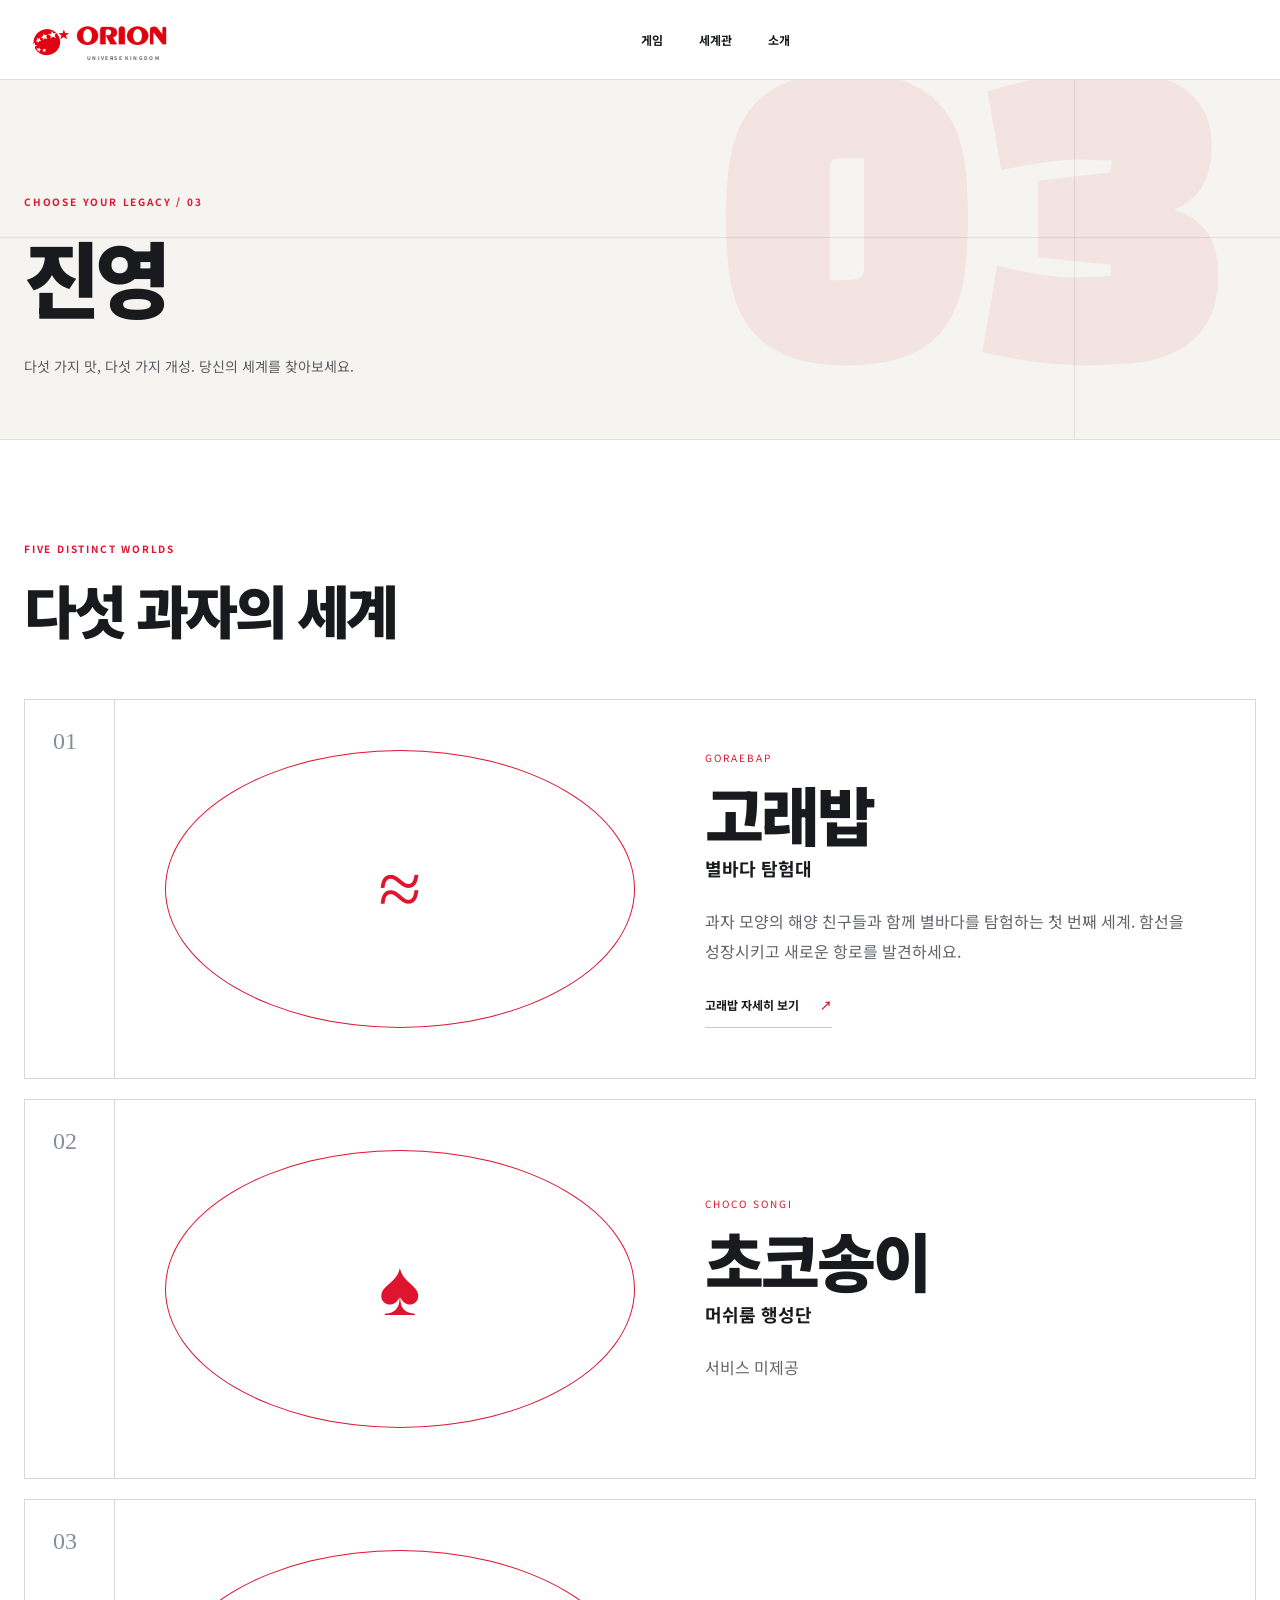
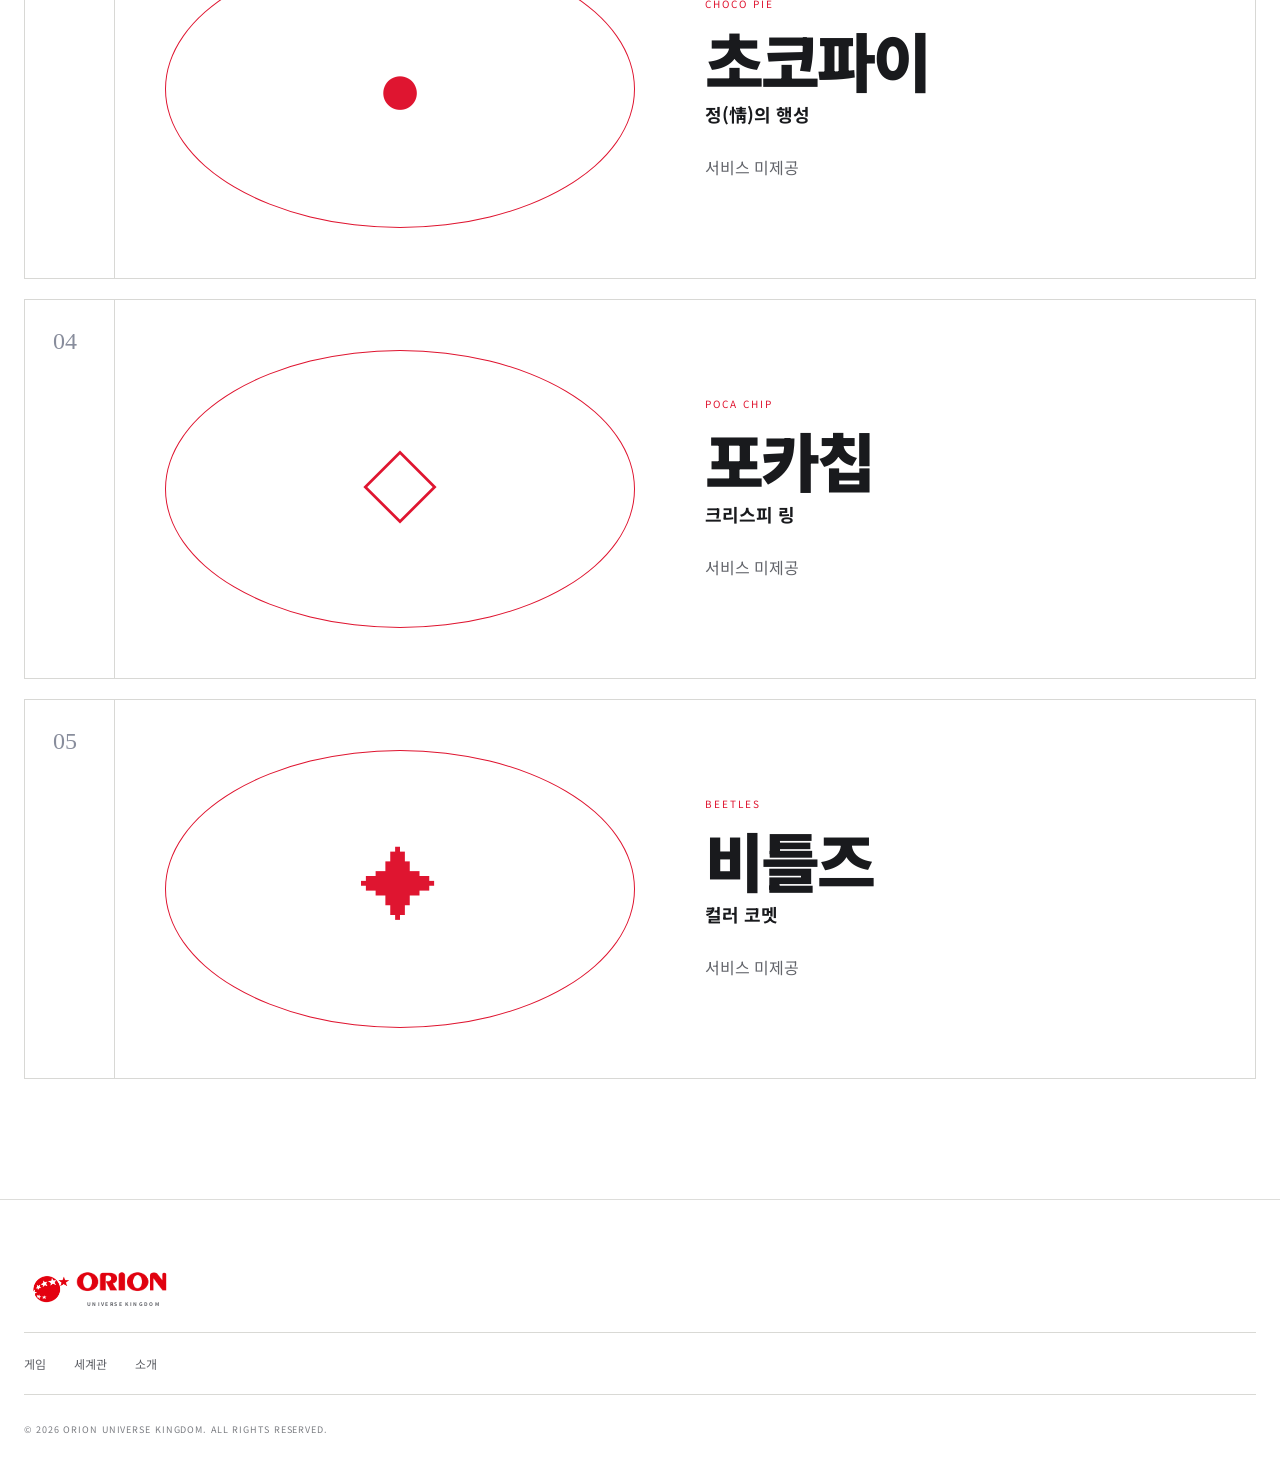
==== commit d454a982: "Add files via upload" ====
--- a/factions.html
+++ b/factions.html
@@ -10,8 +10,8 @@
 </head>
 <body>
   <a class="skip-link" href="#main">본문으로 이동</a>
-  <header class="site-header scrolled"><a class="brand" href="index.html" aria-label="홈으로 이동"><span class="brand-mark">O</span><span class="brand-copy"><b>ORION</b><small>UNIVERSE KINGDOM</small></span></a><nav class="desktop-nav" aria-label="주요 메뉴"><a href="news.html">게임</a><a href="universe.html">세계관</a><a class="active-page" href="factions.html">진영</a><a href="game.html">게임 소개</a></nav><div class="header-actions"><button class="menu-button" type="button" aria-label="메뉴 열기" aria-expanded="false"><span></span><span></span></button></div></header>
-  <aside class="mobile-menu" aria-hidden="true"><div class="mobile-menu-head"><span>MENU</span><button class="menu-close" type="button" aria-label="메뉴 닫기">×</button></div><nav aria-label="모바일 메뉴"><a href="news.html">01 <span>게임</span></a><a href="universe.html">02 <span>세계관</span></a><a class="current" href="factions.html">03 <span>진영</span></a><a href="game.html">04 <span>게임 소개</span></a></nav><p>왕좌는 기다리지 않는다.</p></aside>
+  <header class="site-header scrolled"><a class="brand" href="index.html" aria-label="홈으로 이동"><span class="brand-mark">O</span><span class="brand-copy"><b>ORION</b><small>UNIVERSE KINGDOM</small></span></a><nav class="desktop-nav" aria-label="주요 메뉴"><a href="news.html">게임</a><a href="universe.html">세계관</a><a href="game.html">소개</a></nav><div class="header-actions"><button class="menu-button" type="button" aria-label="메뉴 열기" aria-expanded="false"><span></span><span></span></button></div></header>
+  <aside class="mobile-menu" aria-hidden="true"><div class="mobile-menu-head"><span>MENU</span><button class="menu-close" type="button" aria-label="메뉴 닫기">×</button></div><nav aria-label="모바일 메뉴"><a href="news.html">01 <span>게임</span></a><a href="universe.html">02 <span>세계관</span></a><a href="game.html">03 <span>소개</span></a></nav><p>왕좌는 기다리지 않는다.</p></aside>
 
   <main id="main" class="detail-page">
     <section class="detail-hero detail-hero-factions"><p class="section-kicker">CHOOSE YOUR LEGACY / 03</p><h1>진영</h1><p>다섯 가지 맛, 다섯 가지 개성. 당신의 세계를 찾아보세요.</p><span class="detail-hero-symbol" aria-hidden="true">03</span></section>
@@ -23,7 +23,7 @@
       <article class="directory-card"><div class="directory-number">05</div><div class="directory-emblem" aria-hidden="true">✦</div><div class="directory-copy"><p>BEETLES</p><h3>비틀즈</h3><strong>컬러 코멧</strong><span>서비스 미제공</span></div></article>
     </section>
   </main>
-  <footer><a class="brand footer-brand" href="index.html"><span class="brand-mark">O</span><span class="brand-copy"><b>ORION</b><small>UNIVERSE KINGDOM</small></span></a><div class="footer-links"><a href="news.html">게임</a><a href="universe.html">세계관</a><a href="game.html">게임 소개</a></div><p>© 2026 ORION UNIVERSE KINGDOM. ALL RIGHTS RESERVED.</p></footer>
+  <footer><a class="brand footer-brand" href="index.html"><span class="brand-mark">O</span><span class="brand-copy"><b>ORION</b><small>UNIVERSE KINGDOM</small></span></a><div class="footer-links"><a href="news.html">게임</a><a href="universe.html">세계관</a><a href="game.html">소개</a></div><p>© 2026 ORION UNIVERSE KINGDOM. ALL RIGHTS RESERVED.</p></footer>
   <script src="script.js?v=8"></script>
 </body>
 </html>
--- a/premium.css
+++ b/premium.css
@@ -1,4 +1,10 @@
 /* Shared editorial design · Orion */
+.adventure-world-visual { position: relative; width: 100%; border-radius: 5%; overflow: hidden; }
+.adventure-world-visual img { display: block; width: 100%; height: auto; }
+.adventure-world-visual .adventure-world-logo { position: absolute; top: 2.5%; left: 50%; width: 58%; max-width: 720px; height: auto; transform: translateX(-50%); }
+.product-game-art { grid-row: 1 / 5; align-self: center; width: 100%; aspect-ratio: 1; overflow: hidden; border-radius: 15%; }
+.product-game-art img { display: block; width: 100%; height: auto; }
+@media (max-width: 600px) { .product-game-art { flex: 0 0 auto; margin-bottom: 24px; } }
 :root { --pad: max(24px, calc((100vw - 1280px) / 2)); --red: #df1530; --violet: var(--red); --violet-dark: #b51026; --soft: #f5f4f0; --ink: #191a1d; --muted: #696a6e; --stroke: #deded8; }
 html { scroll-padding-top: 150px; }
 body { font-family: "Noto Sans KR", -apple-system, BlinkMacSystemFont, sans-serif; -webkit-font-smoothing: antialiased; }
@@ -38,6 +44,10 @@
 .card-arrow { top: auto; bottom: 14px; }
 .universe { min-height: 680px; padding-top: 90px; padding-bottom: 90px; background: var(--soft); }
 .universe-stage { transform: scale(.85); }
+.universe-stage-logo { display: block; position: relative; width: min(65%, 300px); height: auto; transform: translate(-5%, -5%); }
+.universe-brand-stage { min-width: 0; min-height: 400px; display: grid; place-items: center; }
+.universe-brand-stage img { display: block; width: min(80%, 380px); height: auto; }
+@media (max-width: 600px) { .universe-brand-stage { min-height: 240px; }.universe-brand-stage img { width: min(80%, 280px); } }
 .universe-copy > p:not(.section-kicker) { font-size: 14px; }
 .faction-panel { min-height: 440px; border: 0; }
 .faction-emblem { min-height: 360px; }
@@ -76,6 +86,12 @@
 .product-game-card > p { font-size: 8px; }
 .product-game-card > span { padding-bottom: 24px; }
 .product-game-card > button:disabled { color: #757671; }
+.product-game-card.is-unavailable { min-height: 240px; }
+.product-game-status { display: grid; place-items: center; min-height: 76px; margin-bottom: 22px; padding-bottom: 16px; border-bottom: 1px solid var(--stroke); color: #777b82; font: 900 32px/1.3 "Noto Sans KR",sans-serif; letter-spacing: -.05em; }
+@media (max-width: 600px) {
+  .product-game-card.is-unavailable { min-height: 210px; }
+  .product-game-status { min-height: 62px; margin-bottom: 18px; font-size: 26px; }
+}
 .directory-copy h3 { font-family: "Noto Sans KR",sans-serif; font-weight: 900; font-size: clamp(40px,5vw,65px); }
 .reveal { opacity: 1; transform: none; }
 
@@ -103,6 +119,8 @@
 .axis-x { top: 50%; left: 0; right: 0; height: 1px; }.axis-y { left: 50%; top: 0; bottom: 0; width: 1px; }
 .chart-planet { position: absolute; top: 50%; left: 50%; width: 230px; height: 230px; transform: translate(-50%,-50%); background: var(--red); border-radius: 50%; color: #fff; display: flex; flex-direction: column; align-items: center; justify-content: center; box-shadow: inset -20px -10px 0 #c20f27; z-index: 3; }
 .chart-planet > span { font: 130px/.8 Georgia,serif; }.chart-planet small { font-size: 8px; letter-spacing: .3em; margin-top: 22px; }
+.chart-planet.chart-planet-art { background: transparent; box-shadow: none; border-radius: 0; }
+.chart-planet-art img { position: absolute; top: 50%; left: 50%; width: 125%; height: 125%; max-width: none; object-fit: contain; transform: translate(-50%, -50%); }
 .chart-moon { position: absolute; z-index: 4; display: grid; place-items: center; border-radius: 50%; background: #fff; color: var(--red); }
 .moon-a { width: 64px; height: 64px; right: 12%; top: 18%; font-size: 26px; }.moon-b { width: 30px; height: 30px; left: 12%; bottom: 25%; font-size: 17px; }
 .chart-label { position: absolute; z-index: 5; padding: 7px 9px; background: #fff; font-size: 8px; border: 1px solid #deded5; }
@@ -142,6 +160,17 @@
 .destination-art[data-zone="1"] .destination-core { border-radius: 20%; transform: rotate(45deg); background: #f6e3e1; }
 .destination-art[data-zone="2"] .destination-core { transform: scale(.8); background: var(--red); color: #fff; }
 .destination-art[data-zone="2"] .destination-orbit { height: 140px; transform: rotate(-25deg); border-color: var(--red); }
+.destination-art[data-zone] .destination-core { position: relative; border: 0; border-radius: 0; background: transparent; transform: none; }
+.destination-image { position: absolute; top: -7%; left: -7%; display: block; width: 114%; height: 114%; object-fit: contain; opacity: 0; transform: rotate(-24deg) scale(.72); transition: opacity .25s ease, transform .4s ease; }
+.destination-art[data-zone="0"] .destination-image-0,
+.destination-art[data-zone="1"] .destination-image-1,
+.destination-art[data-zone="2"] .destination-image-2 { opacity: 1; transform: rotate(0) scale(1); animation: destination-arrive .7s cubic-bezier(.22,.61,.36,1) both; }
+@keyframes destination-arrive {
+  0% { opacity: 0; transform: rotate(-24deg) scale(.72); }
+  65% { opacity: 1; transform: rotate(4deg) scale(1.06); }
+  100% { opacity: 1; transform: rotate(0) scale(1); }
+}
+@media (prefers-reduced-motion: reduce) { .destination-art .destination-image { animation: none !important; transition: none !important; } }
 .destination-coordinate { position: absolute; bottom: 24px; left: 24px; font-size: 9px; color: var(--muted); letter-spacing: .12em; }
 .destination-copy { padding: 48px; align-self: center; }.destination-copy h3 { font-size: 32px; line-height: 1.3; margin: 0 0 24px; }
 .destination-copy > p:not(.eyebrow) { font-size: 13px; line-height: 1.95; color: var(--muted); }
